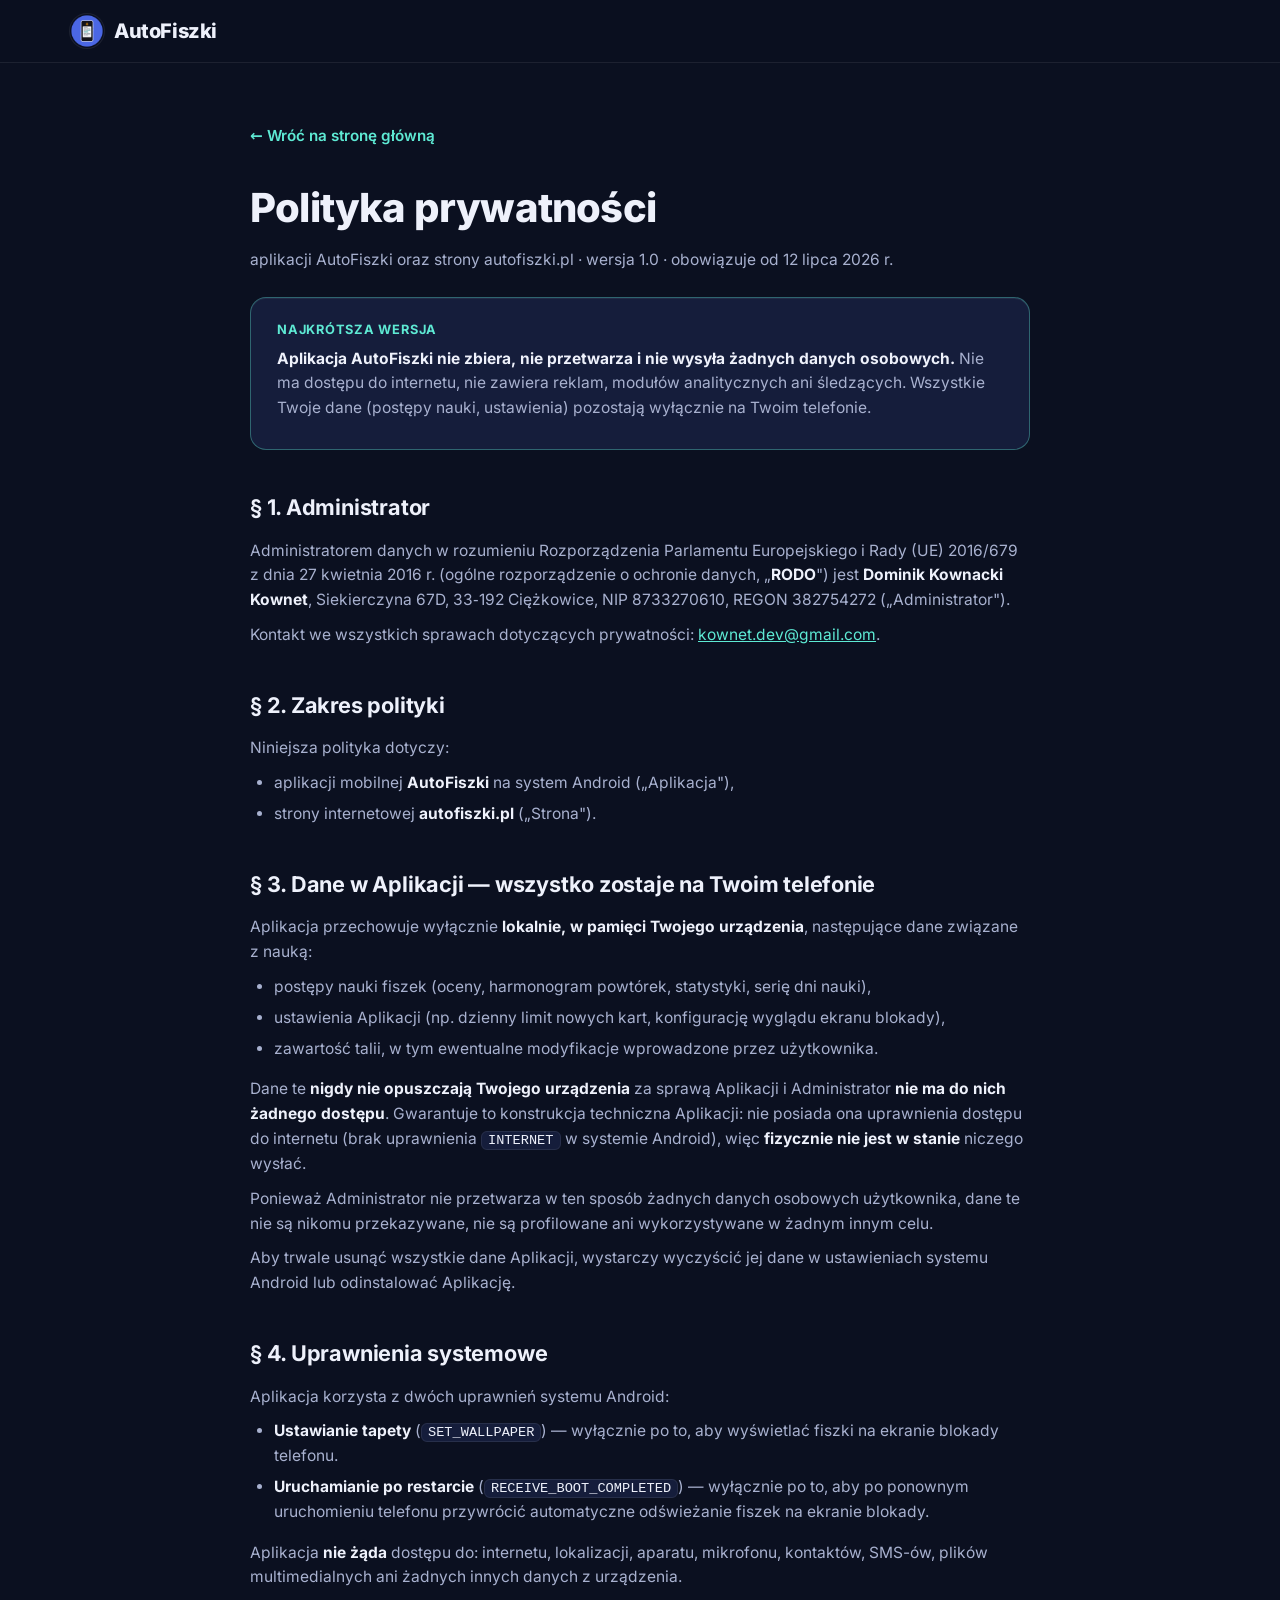
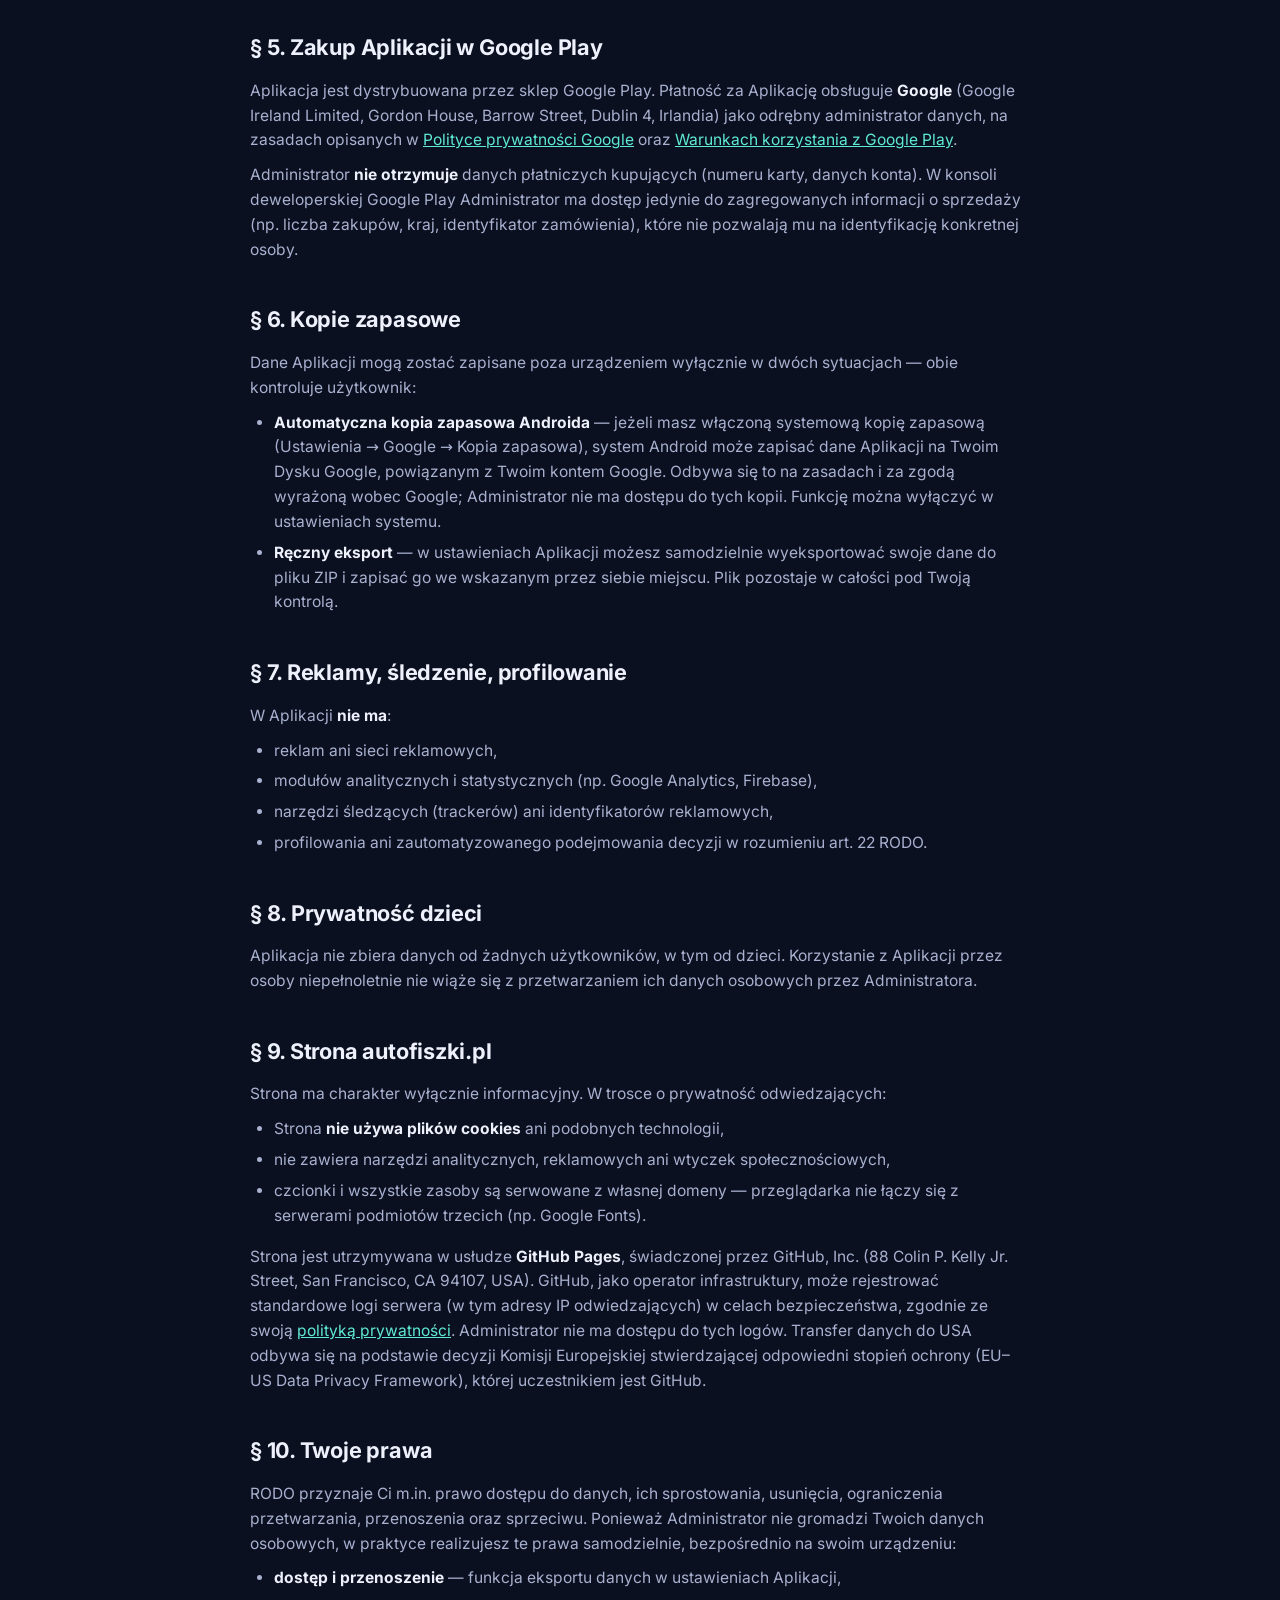
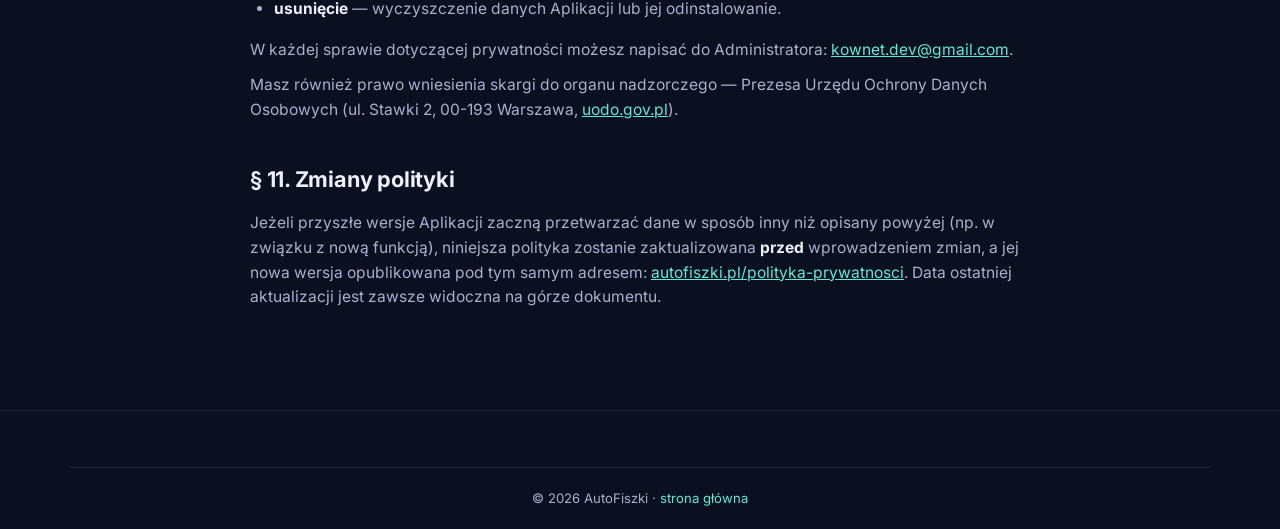
==== polityka-prywatnosci/index.html @ 8f2d2f81 "Strona promocyjna AutoFiszki Co-Authored-By: Claude Fable 5 <noreply@anthropic.com>" ====
<!DOCTYPE html>
<html lang="pl">
<head>
  <meta charset="UTF-8">
  <meta name="viewport" content="width=device-width, initial-scale=1.0">
  <title>Polityka prywatności — AutoFiszki</title>
  <meta name="description" content="Polityka prywatności aplikacji AutoFiszki oraz strony autofiszki.pl. Aplikacja nie zbiera, nie przetwarza i nie wysyła żadnych danych osobowych.">
  <meta name="theme-color" content="#0b1020">
  <link rel="canonical" href="https://autofiszki.pl/polityka-prywatnosci/">
  <meta property="og:title" content="Polityka prywatności — AutoFiszki">
  <meta property="og:type" content="website">
  <meta property="og:url" content="https://autofiszki.pl/polityka-prywatnosci/">
  <meta property="og:locale" content="pl_PL">
  <link rel="icon" type="image/png" sizes="192x192" href="../img/icon-192.png">
  <link rel="apple-touch-icon" href="../img/icon-192.png">
  <link rel="stylesheet" href="../css/style.css">
</head>
<body>

  <header class="site-header">
    <nav class="nav container">
      <a href="../" class="nav-logo">
        <img class="logo-mark" src="../img/icon-play.webp" alt="Ikona AutoFiszki" width="34" height="34">
        AutoFiszki
      </a>
    </nav>
  </header>

  <main class="legal">
    <div class="container container-narrow">
      <a href="../" class="back-link">← Wróć na stronę główną</a>

      <h1>Polityka prywatności</h1>
      <p class="legal-meta">aplikacji AutoFiszki oraz strony autofiszki.pl · wersja 1.0 · obowiązuje od 12&nbsp;lipca&nbsp;2026&nbsp;r.</p>

      <div class="tldr">
        <p>Najkrótsza wersja</p>
        <p><strong>Aplikacja AutoFiszki nie zbiera, nie przetwarza i nie wysyła żadnych danych osobowych.</strong>
           Nie ma dostępu do internetu, nie zawiera reklam, modułów analitycznych ani śledzących.
           Wszystkie Twoje dane (postępy nauki, ustawienia) pozostają wyłącznie na Twoim telefonie.</p>
      </div>

      <h2>§ 1. Administrator</h2>
      <p>Administratorem danych w rozumieniu Rozporządzenia Parlamentu Europejskiego i Rady (UE) 2016/679
         z dnia 27 kwietnia 2016 r. (ogólne rozporządzenie o ochronie danych, „<strong>RODO</strong>")
         jest <strong>Dominik Kownacki Kownet</strong>, Siekierczyna 67D, 33‑192 Ciężkowice,
         NIP 8733270610, REGON 382754272 („Administrator").</p>
      <p>Kontakt we wszystkich sprawach dotyczących prywatności:
         <a href="mailto:kownet.dev@gmail.com">kownet.dev@gmail.com</a>.</p>

      <h2>§ 2. Zakres polityki</h2>
      <p>Niniejsza polityka dotyczy:</p>
      <ul>
        <li>aplikacji mobilnej <strong>AutoFiszki</strong> na system Android („Aplikacja"),</li>
        <li>strony internetowej <strong>autofiszki.pl</strong> („Strona").</li>
      </ul>

      <h2>§ 3. Dane w Aplikacji — wszystko zostaje na Twoim telefonie</h2>
      <p>Aplikacja przechowuje wyłącznie <strong>lokalnie, w pamięci Twojego urządzenia</strong>,
         następujące dane związane z nauką:</p>
      <ul>
        <li>postępy nauki fiszek (oceny, harmonogram powtórek, statystyki, serię dni nauki),</li>
        <li>ustawienia Aplikacji (np. dzienny limit nowych kart, konfigurację wyglądu ekranu blokady),</li>
        <li>zawartość talii, w tym ewentualne modyfikacje wprowadzone przez użytkownika.</li>
      </ul>
      <p>Dane te <strong>nigdy nie opuszczają Twojego urządzenia</strong> za sprawą Aplikacji i Administrator
         <strong>nie ma do nich żadnego dostępu</strong>. Gwarantuje to konstrukcja techniczna Aplikacji:
         nie posiada ona uprawnienia dostępu do internetu (brak uprawnienia
         <code>INTERNET</code> w systemie Android), więc <strong>fizycznie nie jest w stanie</strong> niczego wysłać.</p>
      <p>Ponieważ Administrator nie przetwarza w ten sposób żadnych danych osobowych użytkownika,
         dane te nie są nikomu przekazywane, nie są profilowane ani wykorzystywane w żadnym innym celu.</p>
      <p>Aby trwale usunąć wszystkie dane Aplikacji, wystarczy wyczyścić jej dane w ustawieniach
         systemu Android lub odinstalować Aplikację.</p>

      <h2>§ 4. Uprawnienia systemowe</h2>
      <p>Aplikacja korzysta z dwóch uprawnień systemu Android:</p>
      <ul>
        <li><strong>Ustawianie tapety</strong> (<code>SET_WALLPAPER</code>) — wyłącznie po to,
            aby wyświetlać fiszki na ekranie blokady telefonu.</li>
        <li><strong>Uruchamianie po restarcie</strong> (<code>RECEIVE_BOOT_COMPLETED</code>) —
            wyłącznie po to, aby po ponownym uruchomieniu telefonu przywrócić automatyczne
            odświeżanie fiszek na ekranie blokady.</li>
      </ul>
      <p>Aplikacja <strong>nie żąda</strong> dostępu do: internetu, lokalizacji, aparatu, mikrofonu,
         kontaktów, SMS-ów, plików multimedialnych ani żadnych innych danych z urządzenia.</p>

      <h2>§ 5. Zakup Aplikacji w Google Play</h2>
      <p>Aplikacja jest dystrybuowana przez sklep Google Play. Płatność za Aplikację obsługuje
         <strong>Google</strong> (Google Ireland Limited, Gordon House, Barrow Street, Dublin 4, Irlandia)
         jako odrębny administrator danych, na zasadach opisanych w
         <a href="https://policies.google.com/privacy?hl=pl" rel="noopener">Polityce prywatności Google</a>
         oraz <a href="https://play.google.com/about/play-terms/" rel="noopener">Warunkach korzystania z Google Play</a>.</p>
      <p>Administrator <strong>nie otrzymuje</strong> danych płatniczych kupujących (numeru karty, danych konta).
         W konsoli deweloperskiej Google Play Administrator ma dostęp jedynie do zagregowanych informacji
         o sprzedaży (np. liczba zakupów, kraj, identyfikator zamówienia), które nie pozwalają mu
         na identyfikację konkretnej osoby.</p>

      <h2>§ 6. Kopie zapasowe</h2>
      <p>Dane Aplikacji mogą zostać zapisane poza urządzeniem wyłącznie w dwóch sytuacjach —
         obie kontroluje użytkownik:</p>
      <ul>
        <li><strong>Automatyczna kopia zapasowa Androida</strong> — jeżeli masz włączoną systemową
            kopię zapasową (Ustawienia → Google → Kopia zapasowa), system Android może zapisać dane
            Aplikacji na Twoim Dysku Google, powiązanym z Twoim kontem Google. Odbywa się to na zasadach
            i za zgodą wyrażoną wobec Google; Administrator nie ma dostępu do tych kopii.
            Funkcję można wyłączyć w ustawieniach systemu.</li>
        <li><strong>Ręczny eksport</strong> — w ustawieniach Aplikacji możesz samodzielnie wyeksportować
            swoje dane do pliku ZIP i zapisać go we wskazanym przez siebie miejscu. Plik pozostaje
            w całości pod Twoją kontrolą.</li>
      </ul>

      <h2>§ 7. Reklamy, śledzenie, profilowanie</h2>
      <p>W Aplikacji <strong>nie ma</strong>:</p>
      <ul>
        <li>reklam ani sieci reklamowych,</li>
        <li>modułów analitycznych i statystycznych (np. Google Analytics, Firebase),</li>
        <li>narzędzi śledzących (trackerów) ani identyfikatorów reklamowych,</li>
        <li>profilowania ani zautomatyzowanego podejmowania decyzji w rozumieniu art. 22 RODO.</li>
      </ul>

      <h2>§ 8. Prywatność dzieci</h2>
      <p>Aplikacja nie zbiera danych od żadnych użytkowników, w tym od dzieci. Korzystanie z Aplikacji
         przez osoby niepełnoletnie nie wiąże się z przetwarzaniem ich danych osobowych przez Administratora.</p>

      <h2>§ 9. Strona autofiszki.pl</h2>
      <p>Strona ma charakter wyłącznie informacyjny. W trosce o prywatność odwiedzających:</p>
      <ul>
        <li>Strona <strong>nie używa plików cookies</strong> ani podobnych technologii,</li>
        <li>nie zawiera narzędzi analitycznych, reklamowych ani wtyczek społecznościowych,</li>
        <li>czcionki i wszystkie zasoby są serwowane z własnej domeny — przeglądarka nie łączy się
            z serwerami podmiotów trzecich (np. Google Fonts).</li>
      </ul>
      <p>Strona jest utrzymywana w usłudze <strong>GitHub Pages</strong>, świadczonej przez GitHub, Inc.
         (88 Colin P. Kelly Jr. Street, San Francisco, CA 94107, USA). GitHub, jako operator infrastruktury,
         może rejestrować standardowe logi serwera (w tym adresy IP odwiedzających) w celach bezpieczeństwa,
         zgodnie ze swoją <a href="https://docs.github.com/en/site-policy/privacy-policies/github-general-privacy-statement" rel="noopener">polityką prywatności</a>.
         Administrator nie ma dostępu do tych logów. Transfer danych do USA odbywa się na podstawie
         decyzji Komisji Europejskiej stwierdzającej odpowiedni stopień ochrony (EU–US Data Privacy Framework),
         której uczestnikiem jest GitHub.</p>

      <h2>§ 10. Twoje prawa</h2>
      <p>RODO przyznaje Ci m.in. prawo dostępu do danych, ich sprostowania, usunięcia, ograniczenia
         przetwarzania, przenoszenia oraz sprzeciwu. Ponieważ Administrator nie gromadzi Twoich danych
         osobowych, w praktyce realizujesz te prawa samodzielnie, bezpośrednio na swoim urządzeniu:</p>
      <ul>
        <li><strong>dostęp i przenoszenie</strong> — funkcja eksportu danych w ustawieniach Aplikacji,</li>
        <li><strong>usunięcie</strong> — wyczyszczenie danych Aplikacji lub jej odinstalowanie.</li>
      </ul>
      <p>W każdej sprawie dotyczącej prywatności możesz napisać do Administratora:
         <a href="mailto:kownet.dev@gmail.com">kownet.dev@gmail.com</a>.</p>
      <p>Masz również prawo wniesienia skargi do organu nadzorczego — Prezesa Urzędu Ochrony Danych
         Osobowych (ul. Stawki 2, 00-193 Warszawa, <a href="https://uodo.gov.pl" rel="noopener">uodo.gov.pl</a>).</p>

      <h2>§ 11. Zmiany polityki</h2>
      <p>Jeżeli przyszłe wersje Aplikacji zaczną przetwarzać dane w sposób inny niż opisany powyżej
         (np. w związku z nową funkcją), niniejsza polityka zostanie zaktualizowana <strong>przed</strong>
         wprowadzeniem zmian, a jej nowa wersja opublikowana pod tym samym adresem:
         <a href="https://autofiszki.pl/polityka-prywatnosci/">autofiszki.pl/polityka-prywatnosci</a>.
         Data ostatniej aktualizacji jest zawsze widoczna na górze dokumentu.</p>
    </div>
  </main>

  <footer class="site-footer">
    <div class="container footer-bottom">
      <p>© 2026 AutoFiszki · <a href="../">strona główna</a></p>
    </div>
  </footer>

</body>
</html>
---- css/style.css ----
/* ===== AutoFiszki — landing page ===== */

/* Font Inter hostowany lokalnie (bez zapytań do serwerów Google — RODO) */
@font-face {
  font-family: "Inter";
  font-style: normal;
  font-weight: 400 900;
  font-display: swap;
  src: url("../fonts/inter-latin-ext.woff2") format("woff2");
  unicode-range: U+0100-02BA, U+02BD-02C5, U+02C7-02CC, U+02CE-02D7, U+02DD-02FF,
    U+0304, U+0308, U+0329, U+1D00-1DBF, U+1E00-1E9F, U+1EF2-1EFF, U+2020,
    U+20A0-20AB, U+20AD-20C0, U+2113, U+2C60-2C7F, U+A720-A7FF;
}

@font-face {
  font-family: "Inter";
  font-style: normal;
  font-weight: 400 900;
  font-display: swap;
  src: url("../fonts/inter-latin.woff2") format("woff2");
  unicode-range: U+0000-00FF, U+0131, U+0152-0153, U+02BB-02BC, U+02C6, U+02DA,
    U+02DC, U+0304, U+0308, U+0329, U+2000-206F, U+20AC, U+2122, U+2191, U+2193,
    U+2212, U+2215, U+FEFF, U+FFFD;
}

:root {
  --bg: #0b1020;
  --bg-alt: #0f1630;
  --surface: #151d3b;
  --surface-2: #1b2547;
  --border: rgba(255, 255, 255, 0.08);
  --border-strong: rgba(255, 255, 255, 0.14);
  --text: #eef1fb;
  --text-dim: #a8b1cf;
  --accent: #5eead4;      /* mięta — kolor linii z ikony aplikacji */
  --accent-2: #818cf8;    /* indygo — kolor tła ikony w Google Play */
  --accent-warm: #e8b34b; /* bursztyn — kolor tłumaczenia na ekranie blokady */
  --gradient: linear-gradient(135deg, var(--accent-2), var(--accent));
  --radius: 16px;
  --shadow: 0 20px 60px rgba(0, 0, 0, 0.45);
  --card-highlight: inset 0 1px 0 rgba(255, 255, 255, 0.06);
  --font: "Inter", system-ui, -apple-system, "Segoe UI", sans-serif;
}

* { margin: 0; padding: 0; box-sizing: border-box; }

html {
  scroll-behavior: smooth;
  scroll-padding-top: 84px; /* kotwice nie chowają się pod przyklejoną nawigacją */
}

body {
  font-family: var(--font);
  background: var(--bg);
  color: var(--text);
  line-height: 1.6;
  -webkit-font-smoothing: antialiased;
  overflow-x: hidden;
}

img, svg { display: block; }

::selection {
  background: rgba(94, 234, 212, 0.28);
  color: var(--text);
}

:focus-visible {
  outline: 2px solid var(--accent);
  outline-offset: 3px;
  border-radius: 6px;
}

.container {
  width: min(1140px, 92%);
  margin: 0 auto;
}

.container-narrow { width: min(780px, 92%); }

/* ===== Ikony (system inline SVG — stroke) ===== */
.icon {
  width: 22px;
  height: 22px;
  fill: none;
  stroke: currentColor;
  stroke-width: 1.8;
  stroke-linecap: round;
  stroke-linejoin: round;
  flex-shrink: 0;
}

.icon-check {
  width: 15px;
  height: 15px;
  fill: none;
  stroke: var(--accent);
  stroke-width: 2.6;
  stroke-linecap: round;
  stroke-linejoin: round;
  flex-shrink: 0;
}

/* ===== Przyciski ===== */
.btn {
  display: inline-flex;
  align-items: center;
  justify-content: center;
  gap: 10px;
  font-weight: 700;
  font-family: inherit;
  text-decoration: none;
  border-radius: 999px;
  border: none;
  transition: transform 0.15s ease, box-shadow 0.15s ease, background 0.15s ease;
  cursor: pointer;
}

.btn .icon { width: 18px; height: 18px; }

.btn:active { transform: translateY(0) scale(0.98); }

.btn-primary {
  background: var(--gradient);
  color: #0b1020;
  box-shadow: 0 8px 30px rgba(94, 234, 212, 0.22), inset 0 1px 0 rgba(255, 255, 255, 0.35);
}

.btn-primary:hover {
  transform: translateY(-2px);
  box-shadow: 0 12px 40px rgba(94, 234, 212, 0.38), inset 0 1px 0 rgba(255, 255, 255, 0.35);
}

.btn-ghost {
  color: var(--text);
  border: 1px solid var(--border-strong);
  background: rgba(255, 255, 255, 0.03);
}

.btn-ghost:hover {
  background: rgba(255, 255, 255, 0.08);
  border-color: rgba(255, 255, 255, 0.22);
}

/* Zapowiedź „Wkrótce w Google Play" — wygląda jak przycisk, ale nie jest klikalna */
.btn-soon {
  color: var(--text);
  border: 1px dashed rgba(94, 234, 212, 0.45);
  background: rgba(94, 234, 212, 0.07);
  cursor: default;
  user-select: none;
}

.btn-soon .pulse-dot { margin-right: 0; }

.btn-soon:active { transform: none; }

.btn-sm { padding: 8px 18px; font-size: 0.9rem; }
.btn-lg { padding: 15px 30px; font-size: 1.05rem; }
.btn-block { width: 100%; }

/* ===== Nagłówek / nawigacja ===== */
.site-header {
  position: sticky;
  top: 0;
  z-index: 100;
  background: rgba(11, 16, 32, 0.8);
  backdrop-filter: blur(14px);
  -webkit-backdrop-filter: blur(14px);
  border-bottom: 1px solid var(--border);
}

.nav {
  display: flex;
  align-items: center;
  justify-content: space-between;
  padding: 14px 0;
}

.nav-logo {
  display: flex;
  align-items: center;
  gap: 10px;
  font-size: 1.25rem;
  font-weight: 800;
  color: var(--text);
  text-decoration: none;
  letter-spacing: -0.02em;
}

.logo-mark {
  width: 34px;
  height: 34px;
  border-radius: 50%;
  box-shadow: 0 0 0 1px var(--border);
}

.nav-links {
  display: flex;
  align-items: center;
  gap: 26px;
  list-style: none;
}

.nav-links a:not(.btn) {
  color: var(--text-dim);
  text-decoration: none;
  font-weight: 500;
  font-size: 0.95rem;
  transition: color 0.15s ease;
}

.nav-links a:not(.btn):hover { color: var(--text); }

.nav-toggle {
  display: none;
  flex-direction: column;
  gap: 5px;
  background: none;
  border: none;
  padding: 8px;
  cursor: pointer;
}

.nav-toggle span {
  width: 24px;
  height: 2px;
  background: var(--text);
  border-radius: 2px;
  transition: transform 0.2s ease, opacity 0.2s ease;
}

/* ===== Hero ===== */
.hero {
  position: relative;
  padding: 90px 0 70px;
  overflow: hidden;
}

.hero-glow {
  position: absolute;
  top: -300px;
  left: 50%;
  transform: translateX(-50%);
  width: 900px;
  height: 700px;
  background:
    radial-gradient(ellipse at 30% 40%, rgba(129, 140, 248, 0.25), transparent 60%),
    radial-gradient(ellipse at 70% 60%, rgba(94, 234, 212, 0.18), transparent 60%);
  pointer-events: none;
}

.hero-grid {
  position: relative;
  display: grid;
  grid-template-columns: 1.15fr 0.85fr;
  align-items: center;
  gap: 60px;
}

.hero-eyebrow {
  display: inline-flex;
  align-items: center;
  font-size: 0.9rem;
  font-weight: 600;
  color: var(--accent);
  background: rgba(94, 234, 212, 0.08);
  border: 1px solid rgba(94, 234, 212, 0.25);
  padding: 7px 16px;
  border-radius: 999px;
  margin-bottom: 22px;
}

.pulse-dot {
  width: 8px;
  height: 8px;
  border-radius: 50%;
  background: var(--accent);
  margin-right: 10px;
  animation: pulse 2.4s ease-out infinite;
}

@keyframes pulse {
  0% { box-shadow: 0 0 0 0 rgba(94, 234, 212, 0.45); }
  70% { box-shadow: 0 0 0 9px rgba(94, 234, 212, 0); }
  100% { box-shadow: 0 0 0 0 rgba(94, 234, 212, 0); }
}

.hero h1 {
  font-size: clamp(2.2rem, 4.5vw, 3.4rem);
  font-weight: 900;
  line-height: 1.12;
  letter-spacing: -0.03em;
  margin-bottom: 20px;
  text-wrap: balance;
}

.grad-text {
  background: var(--gradient);
  -webkit-background-clip: text;
  background-clip: text;
  color: transparent;
}

.hero-sub {
  font-size: 1.15rem;
  color: var(--text-dim);
  max-width: 34rem;
  margin-bottom: 24px;
  text-wrap: pretty;
}

.hero-sub strong { color: var(--text); }

.hero-badges {
  display: flex;
  flex-wrap: wrap;
  gap: 10px;
  margin-bottom: 30px;
}

.badge {
  display: inline-flex;
  align-items: center;
  gap: 8px;
  font-size: 0.85rem;
  font-weight: 600;
  color: var(--text);
  background: var(--surface);
  border: 1px solid var(--border);
  box-shadow: var(--card-highlight);
  padding: 7px 14px;
  border-radius: 999px;
}

.hero-cta {
  display: flex;
  flex-wrap: wrap;
  gap: 14px;
  margin-bottom: 14px;
}

.hero-note {
  font-size: 0.85rem;
  color: var(--text-dim);
}

/* ===== Telefon ze zrzutem ekranu ===== */
.hero-phone {
  position: relative;
  display: flex;
  justify-content: center;
}

.hero-phone::after {
  content: "";
  position: absolute;
  bottom: -26px;
  left: 50%;
  transform: translateX(-50%);
  width: 220px;
  height: 34px;
  background: radial-gradient(ellipse, rgba(0, 0, 0, 0.55), transparent 70%);
  filter: blur(6px);
}

.phone {
  position: relative;
  z-index: 1;
  width: 290px;
  height: 615px;
  background: #05070f;
  border-radius: 42px;
  border: 3px solid #2a3354;
  box-shadow: var(--shadow), 0 0 80px rgba(129, 140, 248, 0.18);
  padding: 12px;
  animation: phone-float 6s ease-in-out infinite;
}

@keyframes phone-float {
  0%, 100% { transform: translateY(0) rotate(0.5deg); }
  50% { transform: translateY(-14px) rotate(-0.5deg); }
}

.phone-shot {
  width: 100%;
  height: 100%;
  object-fit: cover;
  border-radius: 32px;
}

/* ===== Pasek liczb ===== */
.stats-strip {
  border-top: 1px solid var(--border);
  border-bottom: 1px solid var(--border);
  background: var(--bg-alt);
  padding: 44px 0;
}

.stats-grid {
  display: grid;
  grid-template-columns: repeat(4, 1fr);
  gap: 30px;
  text-align: center;
}

.stat { position: relative; }

.stat + .stat::before {
  content: "";
  position: absolute;
  left: -15px;
  top: 50%;
  transform: translateY(-50%);
  width: 1px;
  height: 56px;
  background: linear-gradient(180deg, transparent, var(--border-strong), transparent);
}

.stat-value {
  display: block;
  font-size: 2.4rem;
  font-weight: 900;
  font-variant-numeric: tabular-nums;
  background: var(--gradient);
  -webkit-background-clip: text;
  background-clip: text;
  color: transparent;
  letter-spacing: -0.02em;
}

.stat-label {
  font-size: 0.88rem;
  color: var(--text-dim);
}

/* ===== Sekcje ===== */
.section { padding: 96px 0; }

.section-alt { background: var(--bg-alt); }

.section-eyebrow {
  text-align: center;
  font-size: 0.8rem;
  font-weight: 700;
  text-transform: uppercase;
  letter-spacing: 0.16em;
  color: var(--accent);
  margin-bottom: 12px;
}

.section-title {
  font-size: clamp(1.7rem, 3.2vw, 2.4rem);
  font-weight: 800;
  letter-spacing: -0.02em;
  text-align: center;
  margin-bottom: 14px;
  text-wrap: balance;
}

.section-sub {
  text-align: center;
  color: var(--text-dim);
  font-size: 1.08rem;
  max-width: 40rem;
  margin: 0 auto 54px;
  text-wrap: pretty;
}

/* ===== Karty (wspólny język wizualny) ===== */
.step, .feature, .deck {
  background: var(--surface);
  border: 1px solid var(--border);
  border-radius: var(--radius);
  box-shadow: var(--card-highlight);
  transition: transform 0.2s ease, border-color 0.2s ease;
}

.step:hover, .feature:hover, .deck:hover {
  transform: translateY(-4px);
  border-color: rgba(94, 234, 212, 0.35);
}

/* ===== Kroki ===== */
.steps {
  display: grid;
  grid-template-columns: repeat(3, 1fr);
  gap: 26px;
}

.step { padding: 32px 28px; }

.step-num {
  width: 44px;
  height: 44px;
  display: flex;
  align-items: center;
  justify-content: center;
  font-weight: 800;
  font-size: 1.15rem;
  color: #0b1020;
  background: var(--gradient);
  border-radius: 12px;
  margin-bottom: 18px;
}

.step h3 { font-size: 1.15rem; margin-bottom: 10px; }

.step p { color: var(--text-dim); font-size: 0.95rem; }

.step strong, .step em { color: var(--text); }

/* ===== Funkcje ===== */
.features {
  display: grid;
  grid-template-columns: repeat(3, 1fr);
  gap: 26px;
}

.feature { padding: 30px 26px; }

.feature-icon {
  width: 46px;
  height: 46px;
  display: flex;
  align-items: center;
  justify-content: center;
  color: var(--accent);
  background: rgba(94, 234, 212, 0.1);
  border: 1px solid rgba(94, 234, 212, 0.22);
  border-radius: 13px;
  margin-bottom: 16px;
}

.feature h3 { font-size: 1.1rem; margin-bottom: 8px; }

.feature p { color: var(--text-dim); font-size: 0.93rem; }

/* ===== Talie ===== */
.decks {
  display: grid;
  grid-template-columns: repeat(2, 1fr);
  gap: 26px;
}

.deck { padding: 30px 28px; }

.deck-featured {
  background: linear-gradient(160deg, var(--surface-2), var(--surface));
  border-color: rgba(129, 140, 248, 0.35);
}

.deck-tag {
  width: 46px;
  height: 46px;
  display: flex;
  align-items: center;
  justify-content: center;
  font-size: 1rem;
  font-weight: 800;
  letter-spacing: 0.04em;
  color: var(--accent);
  background: rgba(94, 234, 212, 0.1);
  border: 1px solid rgba(94, 234, 212, 0.22);
  border-radius: 13px;
  margin-bottom: 16px;
}

.deck h3 { font-size: 1.2rem; margin-bottom: 8px; }

.deck p { color: var(--text-dim); font-size: 0.95rem; }

.deck strong { color: var(--accent); }

/* ===== Cennik ===== */
.pricing {
  display: grid;
  grid-template-columns: 0.9fr 1.1fr;
  gap: 40px;
  align-items: start;
}

.pricing-card {
  position: relative;
  background: linear-gradient(160deg, var(--surface-2), var(--surface));
  border: 1px solid rgba(94, 234, 212, 0.4);
  border-radius: 22px;
  padding: 44px 36px 36px;
  text-align: center;
  box-shadow: var(--shadow), var(--card-highlight);
}

.pricing-badge {
  position: absolute;
  top: -14px;
  left: 50%;
  transform: translateX(-50%);
  background: var(--gradient);
  color: #0b1020;
  font-size: 0.8rem;
  font-weight: 800;
  padding: 5px 16px;
  border-radius: 999px;
  white-space: nowrap;
}

.pricing-price {
  font-size: 3.2rem;
  font-weight: 900;
  letter-spacing: -0.03em;
  font-variant-numeric: tabular-nums;
  color: var(--accent-warm);
}

.pricing-period {
  color: var(--text-dim);
  margin-bottom: 26px;
}

.pricing-list {
  list-style: none;
  text-align: left;
  margin-bottom: 28px;
  display: flex;
  flex-direction: column;
  gap: 11px;
  font-size: 0.95rem;
}

.pricing-list li {
  display: flex;
  align-items: flex-start;
  gap: 11px;
}

.pricing-list .icon-check { margin-top: 4px; }

.pricing-note {
  margin-top: 16px;
  font-size: 0.85rem;
  color: var(--text-dim);
}

.pricing-compare h3 { font-size: 1.3rem; margin-bottom: 14px; }

.pricing-compare > p {
  color: var(--text-dim);
  margin-bottom: 14px;
  text-wrap: pretty;
}

.pricing-compare strong { color: var(--text); }

.compare-table {
  margin-top: 24px;
  border: 1px solid var(--border);
  border-radius: var(--radius);
  overflow: hidden;
  box-shadow: var(--card-highlight);
}

.compare-row {
  display: grid;
  grid-template-columns: 1.6fr 1fr 1fr;
  padding: 12px 18px;
  font-size: 0.92rem;
  border-bottom: 1px solid var(--border);
  align-items: center;
}

.compare-row:last-child { border-bottom: none; }

.compare-row:nth-child(odd):not(.compare-head) { background: rgba(255, 255, 255, 0.02); }

.compare-head {
  background: var(--surface);
  font-weight: 700;
}

.compare-row .good { color: var(--accent); font-weight: 700; }
.compare-row .bad { color: #f87171; }

/* ===== FAQ ===== */
.faq {
  display: flex;
  flex-direction: column;
  gap: 14px;
}

.faq details {
  background: var(--surface);
  border: 1px solid var(--border);
  border-radius: var(--radius);
  box-shadow: var(--card-highlight);
  overflow: hidden;
  transition: border-color 0.2s ease;
}

.faq details[open] { border-color: rgba(94, 234, 212, 0.3); }

.faq summary {
  padding: 20px 24px;
  font-weight: 600;
  cursor: pointer;
  list-style: none;
  position: relative;
  padding-right: 52px;
}

.faq summary::-webkit-details-marker { display: none; }

.faq summary::after {
  content: "+";
  position: absolute;
  right: 24px;
  top: 50%;
  transform: translateY(-50%);
  font-size: 1.4rem;
  font-weight: 400;
  color: var(--accent);
  transition: transform 0.2s ease;
}

.faq details[open] summary::after { transform: translateY(-50%) rotate(45deg); }

.faq details p {
  padding: 0 24px 20px;
  color: var(--text-dim);
  font-size: 0.95rem;
}

/* ===== CTA końcowe ===== */
.final-cta {
  padding: 110px 0;
  text-align: center;
  background:
    radial-gradient(ellipse at 50% 100%, rgba(129, 140, 248, 0.2), transparent 65%),
    var(--bg-alt);
  border-top: 1px solid var(--border);
}

.final-cta h2 {
  font-size: clamp(1.6rem, 3vw, 2.3rem);
  font-weight: 800;
  letter-spacing: -0.02em;
  max-width: 44rem;
  margin: 0 auto 12px;
  text-wrap: balance;
}

.final-cta p {
  color: var(--text-dim);
  font-size: 1.15rem;
  margin-bottom: 32px;
}

/* ===== Stopka ===== */
.site-footer {
  border-top: 1px solid var(--border);
  padding: 56px 0 0;
  background: var(--bg);
}

.footer-grid {
  display: grid;
  grid-template-columns: 1.2fr 0.8fr 1.4fr;
  gap: 40px;
  padding-bottom: 40px;
}

.footer-logo { font-weight: 800; font-size: 1.2rem; margin-bottom: 8px; }

.footer-tag { color: var(--text-dim); font-size: 0.9rem; }

.site-footer h4 {
  font-size: 0.85rem;
  text-transform: uppercase;
  letter-spacing: 0.08em;
  color: var(--text-dim);
  margin-bottom: 10px;
}

.footer-h4-gap { margin-top: 18px; }

.site-footer a { color: var(--accent); text-decoration: none; }

.site-footer a:hover { text-decoration: underline; }

.footer-small { font-size: 0.8rem; color: var(--text-dim); }

.footer-bottom {
  border-top: 1px solid var(--border);
  padding: 20px 0;
  font-size: 0.82rem;
  color: var(--text-dim);
  text-align: center;
}

/* ===== Podstrony prawne (polityka prywatności) ===== */
.legal { padding: 60px 0 90px; }

.legal h1 {
  font-size: clamp(1.8rem, 3.5vw, 2.5rem);
  font-weight: 800;
  letter-spacing: -0.02em;
  margin-bottom: 8px;
}

.legal-meta {
  color: var(--text-dim);
  font-size: 0.9rem;
  margin-bottom: 36px;
}

.legal h2 {
  font-size: 1.35rem;
  font-weight: 700;
  margin: 40px 0 14px;
  letter-spacing: -0.01em;
}

.legal p, .legal li {
  color: var(--text-dim);
  font-size: 0.97rem;
  margin-bottom: 10px;
}

.legal strong { color: var(--text); }

.legal ul, .legal ol {
  padding-left: 24px;
  margin: 10px 0 16px;
}

.legal li { margin-bottom: 6px; }

.legal a { color: var(--accent); }

.legal code {
  font-family: Consolas, Menlo, monospace;
  font-size: 0.88em;
  background: var(--surface);
  border: 1px solid var(--border);
  border-radius: 6px;
  padding: 1px 6px;
  color: var(--text);
}

.legal .tldr {
  background: var(--surface);
  border: 1px solid rgba(94, 234, 212, 0.35);
  border-radius: var(--radius);
  box-shadow: var(--card-highlight);
  padding: 22px 26px;
  margin: 24px 0 8px;
}

.legal .tldr p { margin-bottom: 6px; }

.legal .tldr p:first-child {
  color: var(--accent);
  font-weight: 700;
  text-transform: uppercase;
  letter-spacing: 0.06em;
  font-size: 0.8rem;
}

.back-link {
  display: inline-block;
  margin-bottom: 28px;
  color: var(--accent);
  text-decoration: none;
  font-weight: 600;
  font-size: 0.95rem;
}

.back-link:hover { text-decoration: underline; }

/* ===== Animacje wejścia ===== */
.reveal {
  opacity: 0;
  transform: translateY(24px);
  transition: opacity 0.6s ease, transform 0.6s ease;
}

.reveal.visible {
  opacity: 1;
  transform: translateY(0);
}

@media (prefers-reduced-motion: reduce) {
  html { scroll-behavior: auto; }
  .reveal { opacity: 1; transform: none; transition: none; }
  .phone { animation: none; }
  .pulse-dot { animation: none; }
}

/* ===== Responsywność ===== */
@media (max-width: 960px) {
  .hero-grid { grid-template-columns: 1fr; gap: 50px; text-align: center; }
  .hero-copy { display: flex; flex-direction: column; align-items: center; }
  .hero-sub { margin-left: auto; margin-right: auto; }
  .hero-badges, .hero-cta { justify-content: center; }
  .stats-grid { grid-template-columns: repeat(2, 1fr); }
  .stat:nth-child(3)::before { display: none; }
  .steps, .features { grid-template-columns: 1fr; }
  .decks { grid-template-columns: 1fr; }
  .pricing { grid-template-columns: 1fr; }
  .footer-grid { grid-template-columns: 1fr; gap: 28px; }
}

@media (max-width: 720px) {
  .nav-toggle { display: flex; }

  .nav-links {
    position: absolute;
    top: 100%;
    left: 0;
    right: 0;
    flex-direction: column;
    align-items: stretch;
    gap: 0;
    background: #0b1020;
    border-bottom: 1px solid var(--border);
    box-shadow: 0 20px 40px rgba(0, 0, 0, 0.5);
    padding: 10px 4%;
    display: none;
  }

  .nav-links.open { display: flex; }

  .nav-links li { padding: 10px 0; }

  .nav-links .btn { justify-content: center; margin-top: 6px; }

  .section { padding: 64px 0; }

  .stats-grid { gap: 24px; }

  .stat + .stat::before { display: none; }

  .phone { width: 260px; height: 550px; }
}
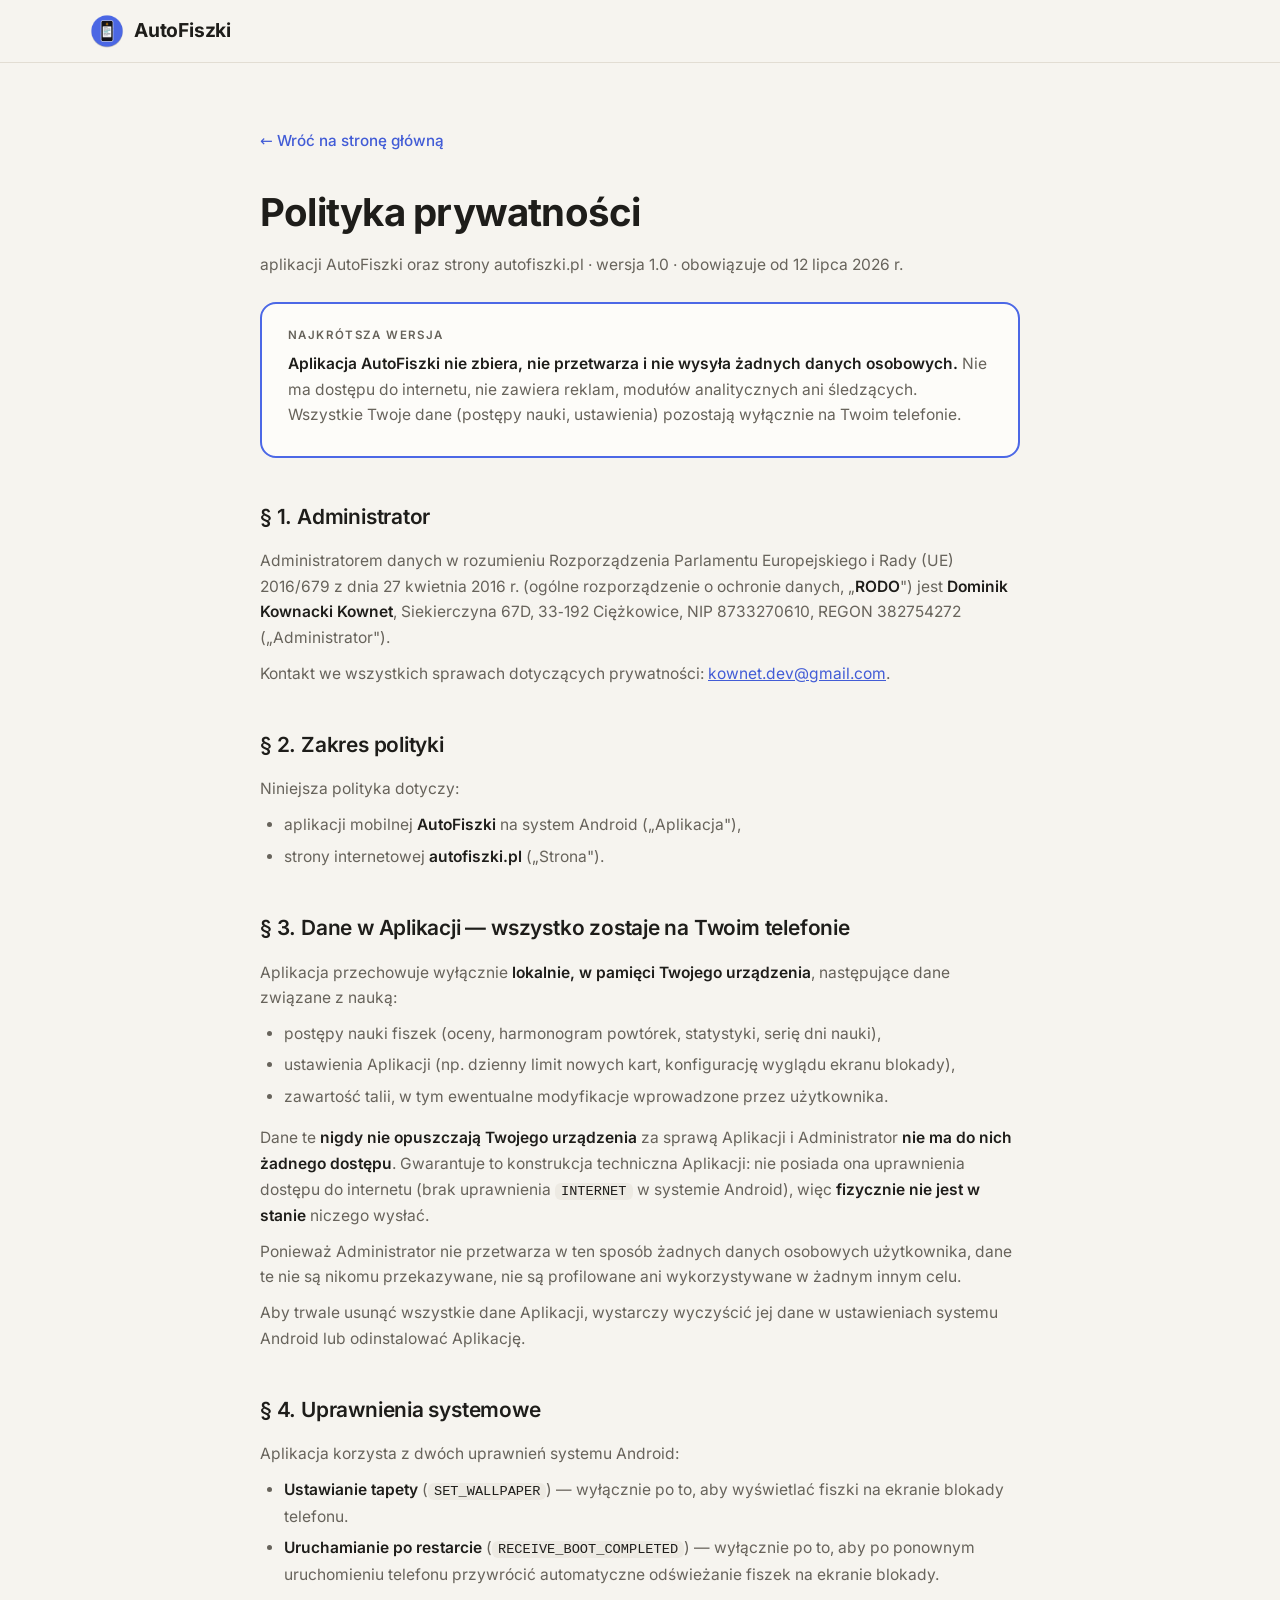
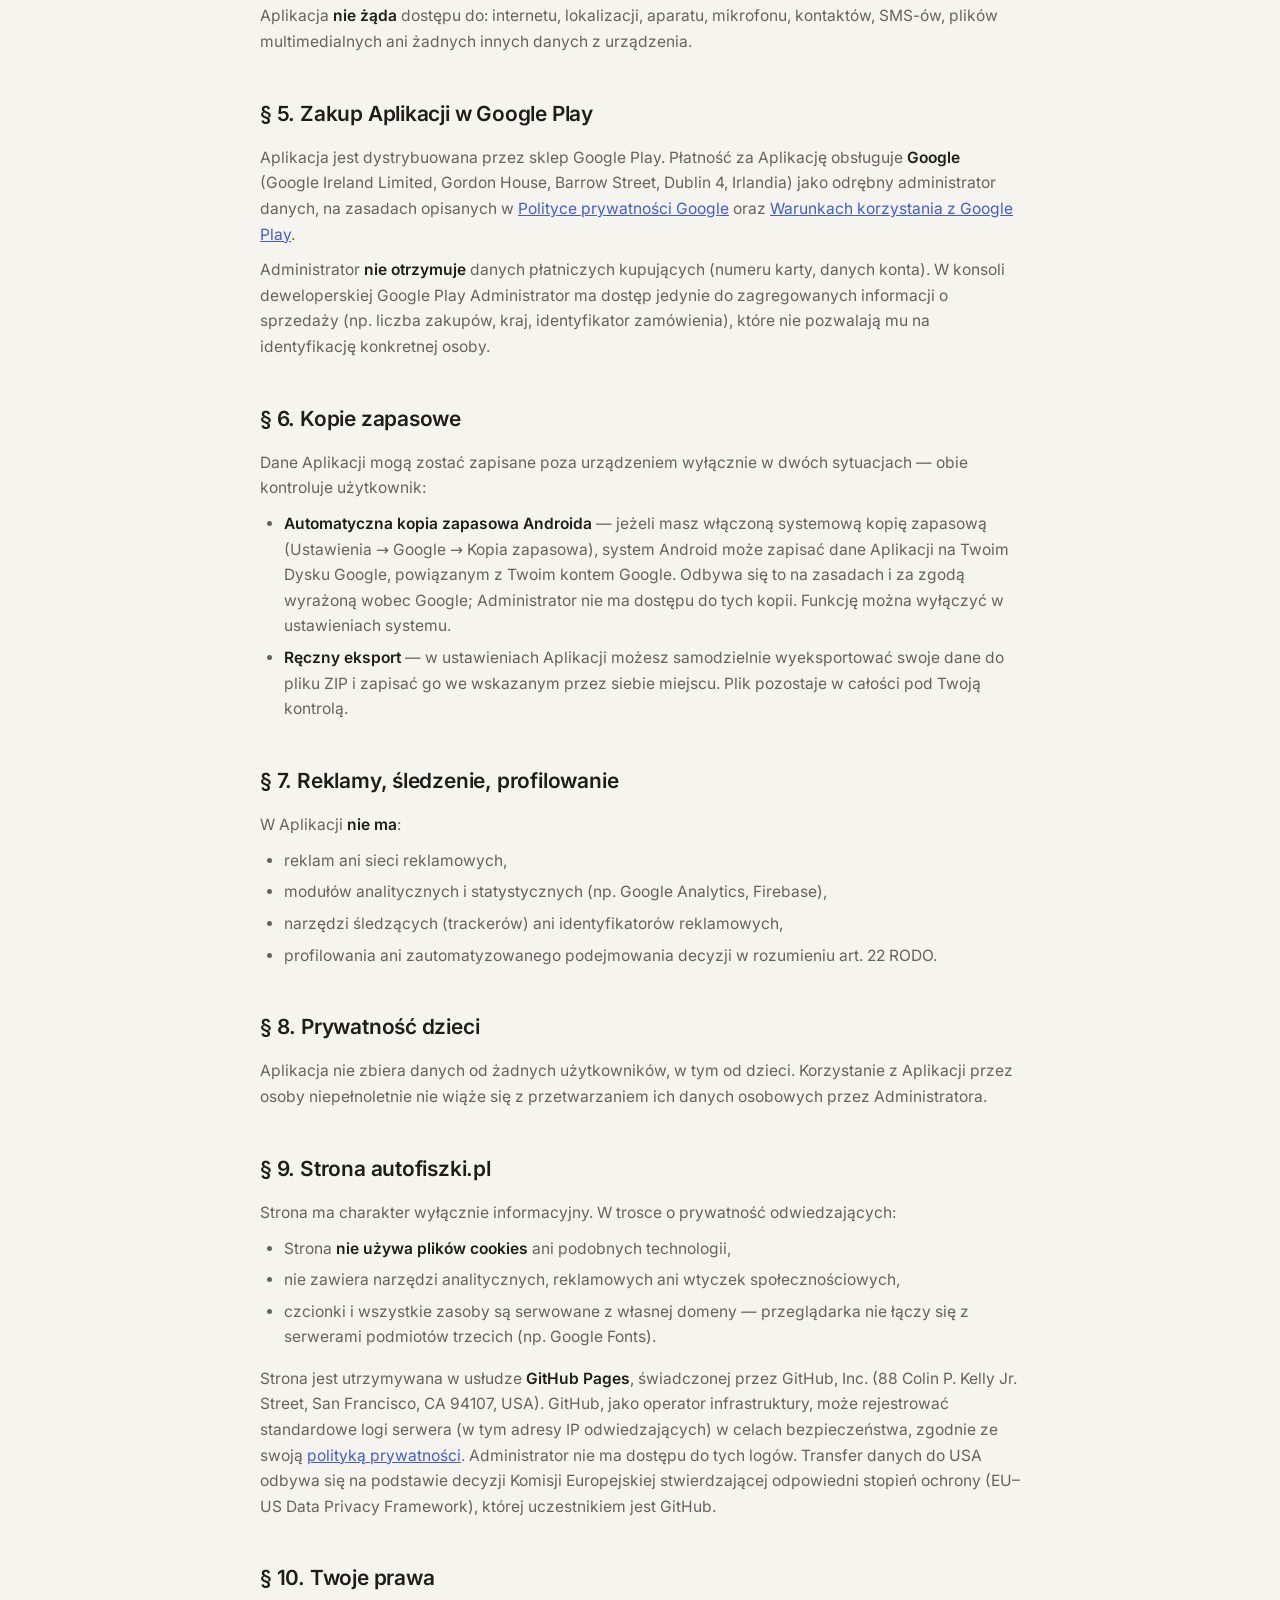
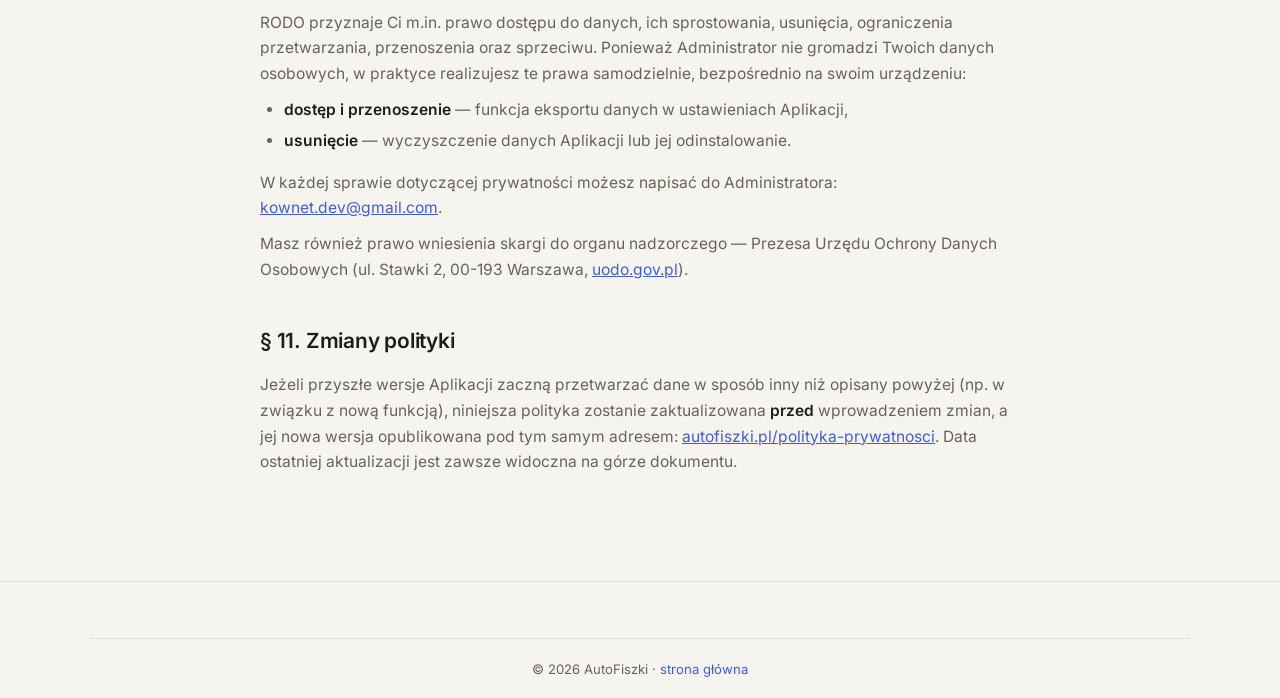
==== commit dbb6cb45: "Nowy wygląd strony w stylu aplikacji: papier i tusz Jasny i ciemny tryb według ustawień systemu, jed" ====
--- a/polityka-prywatnosci/index.html
+++ b/polityka-prywatnosci/index.html
@@ -5,7 +5,8 @@
   <meta name="viewport" content="width=device-width, initial-scale=1.0">
   <title>Polityka prywatności — AutoFiszki</title>
   <meta name="description" content="Polityka prywatności aplikacji AutoFiszki oraz strony autofiszki.pl. Aplikacja nie zbiera, nie przetwarza i nie wysyła żadnych danych osobowych.">
-  <meta name="theme-color" content="#0b1020">
+  <meta name="theme-color" content="#f6f4ef" media="(prefers-color-scheme: light)">
+  <meta name="theme-color" content="#121110" media="(prefers-color-scheme: dark)">
   <link rel="canonical" href="https://autofiszki.pl/polityka-prywatnosci/">
   <meta property="og:title" content="Polityka prywatności — AutoFiszki">
   <meta property="og:type" content="website">
--- a/css/style.css
+++ b/css/style.css
@@ -1,4 +1,6 @@
-/* ===== AutoFiszki — landing page ===== */
+/* ===== AutoFiszki — landing page =====
+   Ten sam język co aplikacja: papier i tusz, jeden akcent w kolorze tła ikony,
+   karty z cienką linią zamiast cieni i gradientów, dużo powietrza. */
 
 /* Font Inter hostowany lokalnie (bez zapytań do serwerów Google — RODO) */
 @font-face {
@@ -23,23 +25,43 @@
     U+2212, U+2215, U+FEFF, U+FFFD;
 }
 
+/* Paleta jak w aplikacji (GlanceCard ui/theme/Color.kt). Jasny: papier washi, ciemny: tusz sumi. */
 :root {
-  --bg: #0b1020;
-  --bg-alt: #0f1630;
-  --surface: #151d3b;
-  --surface-2: #1b2547;
-  --border: rgba(255, 255, 255, 0.08);
-  --border-strong: rgba(255, 255, 255, 0.14);
-  --text: #eef1fb;
-  --text-dim: #a8b1cf;
-  --accent: #5eead4;      /* mięta — kolor linii z ikony aplikacji */
-  --accent-2: #818cf8;    /* indygo — kolor tła ikony w Google Play */
-  --accent-warm: #e8b34b; /* bursztyn — kolor tłumaczenia na ekranie blokady */
-  --gradient: linear-gradient(135deg, var(--accent-2), var(--accent));
+  color-scheme: light dark;
+  --bg: #f6f4ef;
+  --bg-alt: #f1eee8;
+  --surface: #fdfcf9;
+  --surface-variant: #edeae3;
+  --line: #e2ddd3;
+  --line-strong: #8f897e;
+  --text: #1e1d1a;
+  --text-dim: #67635b;
+  --accent-fill: #4c68e6;      /* kolor tła ikony aplikacji: tylko wypełnienia */
+  --accent-fill-hover: #3f5bd9;
+  --on-accent: #ffffff;
+  --accent-text: #425cd6;      /* ten sam odcień o ton ciemniej: drobny tekst i linki */
+  --error: #b3261e;
   --radius: 16px;
-  --shadow: 0 20px 60px rgba(0, 0, 0, 0.45);
-  --card-highlight: inset 0 1px 0 rgba(255, 255, 255, 0.06);
+  --radius-sm: 12px;
   --font: "Inter", system-ui, -apple-system, "Segoe UI", sans-serif;
+  /* Obce słowa jak na fiszce w aplikacji: systemowy krój szeryfowy, nic nie pobieramy. */
+  --font-serif: "Noto Serif", Georgia, "Times New Roman", serif;
+}
+
+@media (prefers-color-scheme: dark) {
+  :root {
+    --bg: #121110;
+    --bg-alt: #171614;
+    --surface: #1b1a18;
+    --surface-variant: #25231f;
+    --line: #34312c;
+    --line-strong: #77726a;
+    --text: #eae7e0;
+    --text-dim: #a8a397;
+    --accent-fill-hover: #5a75ea;
+    --accent-text: #aab8ff;
+    --error: #f2b8b0;
+  }
 }
 
 * { margin: 0; padding: 0; box-sizing: border-box; }
@@ -53,7 +75,7 @@
   font-family: var(--font);
   background: var(--bg);
   color: var(--text);
-  line-height: 1.6;
+  line-height: 1.65;
   -webkit-font-smoothing: antialiased;
   overflow-x: hidden;
 }
@@ -61,41 +83,41 @@
 img, svg { display: block; }
 
 ::selection {
-  background: rgba(94, 234, 212, 0.28);
+  background: rgba(76, 104, 230, 0.22);
   color: var(--text);
 }
 
 :focus-visible {
-  outline: 2px solid var(--accent);
+  outline: 2px solid var(--accent-text);
   outline-offset: 3px;
   border-radius: 6px;
 }
 
 .container {
-  width: min(1140px, 92%);
+  width: min(1100px, 92%);
   margin: 0 auto;
 }
 
-.container-narrow { width: min(780px, 92%); }
-
-/* ===== Ikony (system inline SVG — stroke) ===== */
+.container-narrow { width: min(760px, 92%); }
+
+/* ===== Ikony (Tabler, obrys jak w aplikacji) ===== */
 .icon {
   width: 22px;
   height: 22px;
   fill: none;
   stroke: currentColor;
-  stroke-width: 1.8;
+  stroke-width: 1.75;
   stroke-linecap: round;
   stroke-linejoin: round;
   flex-shrink: 0;
 }
 
 .icon-check {
-  width: 15px;
-  height: 15px;
+  width: 16px;
+  height: 16px;
   fill: none;
-  stroke: var(--accent);
-  stroke-width: 2.6;
+  stroke: var(--accent-text);
+  stroke-width: 2;
   stroke-linecap: round;
   stroke-linejoin: round;
   flex-shrink: 0;
@@ -107,56 +129,49 @@
   align-items: center;
   justify-content: center;
   gap: 10px;
-  font-weight: 700;
+  font-weight: 600;
   font-family: inherit;
   text-decoration: none;
-  border-radius: 999px;
-  border: none;
-  transition: transform 0.15s ease, box-shadow 0.15s ease, background 0.15s ease;
+  border-radius: var(--radius-sm);
+  border: 1px solid transparent;
+  transition: background 0.15s ease, border-color 0.15s ease;
   cursor: pointer;
 }
 
-.btn .icon { width: 18px; height: 18px; }
-
-.btn:active { transform: translateY(0) scale(0.98); }
-
+.btn .icon { width: 20px; height: 20px; }
+
+.btn:active { transform: scale(0.99); }
+
+/* Jedna główna akcja: kolor logo, bez cieni i gradientów */
 .btn-primary {
-  background: var(--gradient);
-  color: #0b1020;
-  box-shadow: 0 8px 30px rgba(94, 234, 212, 0.22), inset 0 1px 0 rgba(255, 255, 255, 0.35);
-}
-
-.btn-primary:hover {
-  transform: translateY(-2px);
-  box-shadow: 0 12px 40px rgba(94, 234, 212, 0.38), inset 0 1px 0 rgba(255, 255, 255, 0.35);
-}
-
+  background: var(--accent-fill);
+  color: var(--on-accent);
+}
+
+.btn-primary:hover { background: var(--accent-fill-hover); }
+
+/* Akcja drugorzędna: kartka z cienką linią */
 .btn-ghost {
   color: var(--text);
-  border: 1px solid var(--border-strong);
-  background: rgba(255, 255, 255, 0.03);
-}
-
-.btn-ghost:hover {
-  background: rgba(255, 255, 255, 0.08);
-  border-color: rgba(255, 255, 255, 0.22);
-}
+  background: var(--surface);
+  border-color: var(--line);
+}
+
+.btn-ghost:hover { border-color: var(--line-strong); }
 
 /* Zapowiedź „Wkrótce w Google Play" — wygląda jak przycisk, ale nie jest klikalna */
 .btn-soon {
   color: var(--text);
-  border: 1px dashed rgba(94, 234, 212, 0.45);
-  background: rgba(94, 234, 212, 0.07);
+  border: 1px dashed var(--line-strong);
+  background: var(--surface);
   cursor: default;
   user-select: none;
 }
 
-.btn-soon .pulse-dot { margin-right: 0; }
-
 .btn-soon:active { transform: none; }
 
-.btn-sm { padding: 8px 18px; font-size: 0.9rem; }
-.btn-lg { padding: 15px 30px; font-size: 1.05rem; }
+.btn-sm { padding: 8px 16px; font-size: 0.9rem; }
+.btn-lg { padding: 15px 28px; font-size: 1.02rem; }
 .btn-block { width: 100%; }
 
 /* ===== Nagłówek / nawigacja ===== */
@@ -164,10 +179,8 @@
   position: sticky;
   top: 0;
   z-index: 100;
-  background: rgba(11, 16, 32, 0.8);
-  backdrop-filter: blur(14px);
-  -webkit-backdrop-filter: blur(14px);
-  border-bottom: 1px solid var(--border);
+  background: var(--bg);
+  border-bottom: 1px solid var(--line);
 }
 
 .nav {
@@ -181,24 +194,23 @@
   display: flex;
   align-items: center;
   gap: 10px;
-  font-size: 1.25rem;
-  font-weight: 800;
+  font-size: 1.2rem;
+  font-weight: 700;
   color: var(--text);
   text-decoration: none;
-  letter-spacing: -0.02em;
+  letter-spacing: -0.01em;
 }
 
 .logo-mark {
   width: 34px;
   height: 34px;
   border-radius: 50%;
-  box-shadow: 0 0 0 1px var(--border);
 }
 
 .nav-links {
   display: flex;
   align-items: center;
-  gap: 26px;
+  gap: 28px;
   list-style: none;
 }
 
@@ -223,100 +235,58 @@
 }
 
 .nav-toggle span {
-  width: 24px;
-  height: 2px;
+  width: 22px;
+  height: 1.75px;
   background: var(--text);
   border-radius: 2px;
-  transition: transform 0.2s ease, opacity 0.2s ease;
 }
 
 /* ===== Hero ===== */
-.hero {
-  position: relative;
-  padding: 90px 0 70px;
-  overflow: hidden;
-}
-
-.hero-glow {
-  position: absolute;
-  top: -300px;
-  left: 50%;
-  transform: translateX(-50%);
-  width: 900px;
-  height: 700px;
-  background:
-    radial-gradient(ellipse at 30% 40%, rgba(129, 140, 248, 0.25), transparent 60%),
-    radial-gradient(ellipse at 70% 60%, rgba(94, 234, 212, 0.18), transparent 60%);
-  pointer-events: none;
-}
+.hero { padding: 96px 0 88px; }
 
 .hero-grid {
-  position: relative;
   display: grid;
   grid-template-columns: 1.15fr 0.85fr;
   align-items: center;
-  gap: 60px;
-}
-
-.hero-eyebrow {
-  display: inline-flex;
-  align-items: center;
-  font-size: 0.9rem;
+  gap: 64px;
+}
+
+/* Mały, rozstrzelony podpis — jak „AKTYWNA TALIA" w aplikacji */
+.hero-eyebrow,
+.section-eyebrow {
+  font-size: 0.75rem;
   font-weight: 600;
-  color: var(--accent);
-  background: rgba(94, 234, 212, 0.08);
-  border: 1px solid rgba(94, 234, 212, 0.25);
-  padding: 7px 16px;
-  border-radius: 999px;
+  text-transform: uppercase;
+  letter-spacing: 0.14em;
+  color: var(--text-dim);
+}
+
+.hero-eyebrow { margin-bottom: 22px; }
+
+.hero h1 {
+  font-size: clamp(2.2rem, 4.4vw, 3.3rem);
+  font-weight: 700;
+  line-height: 1.14;
+  letter-spacing: -0.025em;
   margin-bottom: 22px;
-}
-
-.pulse-dot {
-  width: 8px;
-  height: 8px;
-  border-radius: 50%;
-  background: var(--accent);
-  margin-right: 10px;
-  animation: pulse 2.4s ease-out infinite;
-}
-
-@keyframes pulse {
-  0% { box-shadow: 0 0 0 0 rgba(94, 234, 212, 0.45); }
-  70% { box-shadow: 0 0 0 9px rgba(94, 234, 212, 0); }
-  100% { box-shadow: 0 0 0 0 rgba(94, 234, 212, 0); }
-}
-
-.hero h1 {
-  font-size: clamp(2.2rem, 4.5vw, 3.4rem);
-  font-weight: 900;
-  line-height: 1.12;
-  letter-spacing: -0.03em;
-  margin-bottom: 20px;
   text-wrap: balance;
 }
 
-.grad-text {
-  background: var(--gradient);
-  -webkit-background-clip: text;
-  background-clip: text;
-  color: transparent;
-}
-
 .hero-sub {
-  font-size: 1.15rem;
+  font-size: 1.12rem;
   color: var(--text-dim);
   max-width: 34rem;
-  margin-bottom: 24px;
+  margin-bottom: 28px;
   text-wrap: pretty;
 }
 
-.hero-sub strong { color: var(--text); }
+.hero-sub strong { color: var(--text); font-weight: 600; }
 
 .hero-badges {
   display: flex;
   flex-wrap: wrap;
-  gap: 10px;
-  margin-bottom: 30px;
+  gap: 8px;
+  margin-bottom: 32px;
 }
 
 .badge {
@@ -324,20 +294,19 @@
   align-items: center;
   gap: 8px;
   font-size: 0.85rem;
-  font-weight: 600;
+  font-weight: 500;
   color: var(--text);
   background: var(--surface);
-  border: 1px solid var(--border);
-  box-shadow: var(--card-highlight);
-  padding: 7px 14px;
-  border-radius: 999px;
+  border: 1px solid var(--line);
+  padding: 6px 12px;
+  border-radius: 8px;
 }
 
 .hero-cta {
   display: flex;
   flex-wrap: wrap;
-  gap: 14px;
-  margin-bottom: 14px;
+  gap: 12px;
+  margin-bottom: 16px;
 }
 
 .hero-note {
@@ -345,35 +314,19 @@
   color: var(--text-dim);
 }
 
-/* ===== Telefon ze zrzutem ekranu ===== */
+/* ===== Telefon ze zrzutem ekranu: delikatnie się unosi ===== */
 .hero-phone {
-  position: relative;
   display: flex;
   justify-content: center;
 }
 
-.hero-phone::after {
-  content: "";
-  position: absolute;
-  bottom: -26px;
-  left: 50%;
-  transform: translateX(-50%);
-  width: 220px;
-  height: 34px;
-  background: radial-gradient(ellipse, rgba(0, 0, 0, 0.55), transparent 70%);
-  filter: blur(6px);
-}
-
 .phone {
-  position: relative;
-  z-index: 1;
   width: 290px;
   height: 615px;
-  background: #05070f;
+  background: #121110;
   border-radius: 42px;
-  border: 3px solid #2a3354;
-  box-shadow: var(--shadow), 0 0 80px rgba(129, 140, 248, 0.18);
-  padding: 12px;
+  border: 1px solid var(--line-strong);
+  padding: 11px;
   animation: phone-float 6s ease-in-out infinite;
 }
 
@@ -391,16 +344,16 @@
 
 /* ===== Pasek liczb ===== */
 .stats-strip {
-  border-top: 1px solid var(--border);
-  border-bottom: 1px solid var(--border);
+  border-top: 1px solid var(--line);
+  border-bottom: 1px solid var(--line);
   background: var(--bg-alt);
-  padding: 44px 0;
+  padding: 48px 0;
 }
 
 .stats-grid {
   display: grid;
   grid-template-columns: repeat(4, 1fr);
-  gap: 30px;
+  gap: 32px;
   text-align: center;
 }
 
@@ -409,23 +362,20 @@
 .stat + .stat::before {
   content: "";
   position: absolute;
-  left: -15px;
+  left: -16px;
   top: 50%;
   transform: translateY(-50%);
   width: 1px;
-  height: 56px;
-  background: linear-gradient(180deg, transparent, var(--border-strong), transparent);
+  height: 52px;
+  background: var(--line);
 }
 
 .stat-value {
   display: block;
-  font-size: 2.4rem;
-  font-weight: 900;
+  font-size: 2.3rem;
+  font-weight: 700;
   font-variant-numeric: tabular-nums;
-  background: var(--gradient);
-  -webkit-background-clip: text;
-  background-clip: text;
-  color: transparent;
+  color: var(--text);
   letter-spacing: -0.02em;
 }
 
@@ -435,23 +385,22 @@
 }
 
 /* ===== Sekcje ===== */
-.section { padding: 96px 0; }
-
-.section-alt { background: var(--bg-alt); }
+.section { padding: 112px 0; }
+
+.section-alt {
+  background: var(--bg-alt);
+  border-top: 1px solid var(--line);
+  border-bottom: 1px solid var(--line);
+}
 
 .section-eyebrow {
   text-align: center;
-  font-size: 0.8rem;
+  margin-bottom: 14px;
+}
+
+.section-title {
+  font-size: clamp(1.7rem, 3vw, 2.3rem);
   font-weight: 700;
-  text-transform: uppercase;
-  letter-spacing: 0.16em;
-  color: var(--accent);
-  margin-bottom: 12px;
-}
-
-.section-title {
-  font-size: clamp(1.7rem, 3.2vw, 2.4rem);
-  font-weight: 800;
   letter-spacing: -0.02em;
   text-align: center;
   margin-bottom: 14px;
@@ -461,50 +410,46 @@
 .section-sub {
   text-align: center;
   color: var(--text-dim);
-  font-size: 1.08rem;
+  font-size: 1.06rem;
   max-width: 40rem;
-  margin: 0 auto 54px;
+  margin: 0 auto 56px;
   text-wrap: pretty;
 }
 
-/* ===== Karty (wspólny język wizualny) ===== */
+/* ===== Karty: kartka z cienką linią (jak PaperCard w aplikacji) ===== */
 .step, .feature, .deck {
   background: var(--surface);
-  border: 1px solid var(--border);
+  border: 1px solid var(--line);
   border-radius: var(--radius);
-  box-shadow: var(--card-highlight);
-  transition: transform 0.2s ease, border-color 0.2s ease;
-}
-
-.step:hover, .feature:hover, .deck:hover {
-  transform: translateY(-4px);
-  border-color: rgba(94, 234, 212, 0.35);
-}
+  transition: border-color 0.2s ease;
+}
+
+.step:hover, .feature:hover, .deck:hover { border-color: var(--line-strong); }
 
 /* ===== Kroki ===== */
 .steps {
   display: grid;
   grid-template-columns: repeat(3, 1fr);
-  gap: 26px;
+  gap: 20px;
 }
 
 .step { padding: 32px 28px; }
 
 .step-num {
-  width: 44px;
-  height: 44px;
+  width: 40px;
+  height: 40px;
   display: flex;
   align-items: center;
   justify-content: center;
-  font-weight: 800;
+  font-family: var(--font-serif);
   font-size: 1.15rem;
-  color: #0b1020;
-  background: var(--gradient);
-  border-radius: 12px;
-  margin-bottom: 18px;
-}
-
-.step h3 { font-size: 1.15rem; margin-bottom: 10px; }
+  color: var(--text);
+  border: 1px solid var(--line-strong);
+  border-radius: 50%;
+  margin-bottom: 20px;
+}
+
+.step h3 { font-size: 1.12rem; font-weight: 600; margin-bottom: 10px; }
 
 .step p { color: var(--text-dim); font-size: 0.95rem; }
 
@@ -514,25 +459,20 @@
 .features {
   display: grid;
   grid-template-columns: repeat(3, 1fr);
-  gap: 26px;
+  gap: 20px;
 }
 
 .feature { padding: 30px 26px; }
 
+/* Sama ikona, bez kolorowego tła pod nią */
 .feature-icon {
-  width: 46px;
-  height: 46px;
-  display: flex;
-  align-items: center;
-  justify-content: center;
-  color: var(--accent);
-  background: rgba(94, 234, 212, 0.1);
-  border: 1px solid rgba(94, 234, 212, 0.22);
-  border-radius: 13px;
-  margin-bottom: 16px;
-}
-
-.feature h3 { font-size: 1.1rem; margin-bottom: 8px; }
+  color: var(--text);
+  margin-bottom: 18px;
+}
+
+.feature-icon .icon { width: 26px; height: 26px; }
+
+.feature h3 { font-size: 1.08rem; font-weight: 600; margin-bottom: 8px; }
 
 .feature p { color: var(--text-dim); font-size: 0.93rem; }
 
@@ -540,87 +480,83 @@
 .decks {
   display: grid;
   grid-template-columns: repeat(2, 1fr);
-  gap: 26px;
+  gap: 20px;
 }
 
 .deck { padding: 30px 28px; }
 
-.deck-featured {
-  background: linear-gradient(160deg, var(--surface-2), var(--surface));
-  border-color: rgba(129, 140, 248, 0.35);
-}
-
 .deck-tag {
-  width: 46px;
-  height: 46px;
+  width: 44px;
+  height: 44px;
   display: flex;
   align-items: center;
   justify-content: center;
-  font-size: 1rem;
-  font-weight: 800;
-  letter-spacing: 0.04em;
-  color: var(--accent);
-  background: rgba(94, 234, 212, 0.1);
-  border: 1px solid rgba(94, 234, 212, 0.22);
-  border-radius: 13px;
-  margin-bottom: 16px;
-}
-
-.deck h3 { font-size: 1.2rem; margin-bottom: 8px; }
+  font-family: var(--font-serif);
+  font-size: 1.05rem;
+  color: var(--text);
+  border: 1px solid var(--line);
+  border-radius: var(--radius-sm);
+  margin-bottom: 18px;
+}
+
+.deck h3 { font-size: 1.15rem; font-weight: 600; margin-bottom: 8px; }
 
 .deck p { color: var(--text-dim); font-size: 0.95rem; }
 
-.deck strong { color: var(--accent); }
+.deck strong { color: var(--text); font-weight: 600; }
 
 /* ===== Cennik ===== */
 .pricing {
   display: grid;
   grid-template-columns: 0.9fr 1.1fr;
-  gap: 40px;
+  gap: 48px;
   align-items: start;
 }
 
+/* Jedyna wyróżniona kartka na stronie: obwódka w kolorze logo, jak aktywna talia */
 .pricing-card {
   position: relative;
-  background: linear-gradient(160deg, var(--surface-2), var(--surface));
-  border: 1px solid rgba(94, 234, 212, 0.4);
-  border-radius: 22px;
-  padding: 44px 36px 36px;
+  background: var(--surface);
+  border: 2px solid var(--accent-fill);
+  border-radius: 20px;
+  padding: 44px 34px 34px;
   text-align: center;
-  box-shadow: var(--shadow), var(--card-highlight);
 }
 
 .pricing-badge {
   position: absolute;
-  top: -14px;
+  top: -12px;
   left: 50%;
   transform: translateX(-50%);
-  background: var(--gradient);
-  color: #0b1020;
-  font-size: 0.8rem;
-  font-weight: 800;
-  padding: 5px 16px;
-  border-radius: 999px;
+  background: var(--surface);
+  border: 1px solid var(--line);
+  color: var(--text-dim);
+  font-size: 0.72rem;
+  font-weight: 600;
+  text-transform: uppercase;
+  letter-spacing: 0.12em;
+  padding: 3px 12px;
+  border-radius: 8px;
   white-space: nowrap;
 }
 
 .pricing-price {
-  font-size: 3.2rem;
-  font-weight: 900;
+  font-size: 3rem;
+  font-weight: 700;
   letter-spacing: -0.03em;
   font-variant-numeric: tabular-nums;
-  color: var(--accent-warm);
+  color: var(--text);
 }
 
 .pricing-period {
   color: var(--text-dim);
-  margin-bottom: 26px;
+  margin-bottom: 28px;
 }
 
 .pricing-list {
   list-style: none;
   text-align: left;
-  margin-bottom: 28px;
+  margin-bottom: 30px;
   display: flex;
   flex-direction: column;
   gap: 11px;
@@ -641,7 +577,7 @@
   color: var(--text-dim);
 }
 
-.pricing-compare h3 { font-size: 1.3rem; margin-bottom: 14px; }
+.pricing-compare h3 { font-size: 1.25rem; font-weight: 600; margin-bottom: 14px; }
 
 .pricing-compare > p {
   color: var(--text-dim);
@@ -649,54 +585,54 @@
   text-wrap: pretty;
 }
 
-.pricing-compare strong { color: var(--text); }
+.pricing-compare strong { color: var(--text); font-weight: 600; }
 
 .compare-table {
-  margin-top: 24px;
-  border: 1px solid var(--border);
+  margin-top: 26px;
+  background: var(--surface);
+  border: 1px solid var(--line);
   border-radius: var(--radius);
   overflow: hidden;
-  box-shadow: var(--card-highlight);
 }
 
 .compare-row {
   display: grid;
   grid-template-columns: 1.6fr 1fr 1fr;
-  padding: 12px 18px;
+  padding: 13px 18px;
   font-size: 0.92rem;
-  border-bottom: 1px solid var(--border);
+  border-bottom: 1px solid var(--line);
   align-items: center;
 }
 
 .compare-row:last-child { border-bottom: none; }
 
-.compare-row:nth-child(odd):not(.compare-head) { background: rgba(255, 255, 255, 0.02); }
-
 .compare-head {
-  background: var(--surface);
-  font-weight: 700;
-}
-
-.compare-row .good { color: var(--accent); font-weight: 700; }
-.compare-row .bad { color: #f87171; }
+  font-size: 0.72rem;
+  font-weight: 600;
+  text-transform: uppercase;
+  letter-spacing: 0.1em;
+  color: var(--text-dim);
+}
+
+.compare-row .good { color: var(--accent-text); font-weight: 600; }
+.compare-row .bad { color: var(--error); }
 
 /* ===== FAQ ===== */
 .faq {
   display: flex;
   flex-direction: column;
-  gap: 14px;
+  gap: 10px;
 }
 
 .faq details {
   background: var(--surface);
-  border: 1px solid var(--border);
+  border: 1px solid var(--line);
   border-radius: var(--radius);
-  box-shadow: var(--card-highlight);
   overflow: hidden;
   transition: border-color 0.2s ease;
 }
 
-.faq details[open] { border-color: rgba(94, 234, 212, 0.3); }
+.faq details[open] { border-color: var(--line-strong); }
 
 .faq summary {
   padding: 20px 24px;
@@ -715,9 +651,9 @@
   right: 24px;
   top: 50%;
   transform: translateY(-50%);
-  font-size: 1.4rem;
-  font-weight: 400;
-  color: var(--accent);
+  font-size: 1.35rem;
+  font-weight: 300;
+  color: var(--text-dim);
   transition: transform 0.2s ease;
 }
 
@@ -731,17 +667,15 @@
 
 /* ===== CTA końcowe ===== */
 .final-cta {
-  padding: 110px 0;
+  padding: 120px 0;
   text-align: center;
-  background:
-    radial-gradient(ellipse at 50% 100%, rgba(129, 140, 248, 0.2), transparent 65%),
-    var(--bg-alt);
-  border-top: 1px solid var(--border);
+  background: var(--bg-alt);
+  border-top: 1px solid var(--line);
 }
 
 .final-cta h2 {
-  font-size: clamp(1.6rem, 3vw, 2.3rem);
-  font-weight: 800;
+  font-size: clamp(1.6rem, 3vw, 2.2rem);
+  font-weight: 700;
   letter-spacing: -0.02em;
   max-width: 44rem;
   margin: 0 auto 12px;
@@ -750,13 +684,13 @@
 
 .final-cta p {
   color: var(--text-dim);
-  font-size: 1.15rem;
-  margin-bottom: 32px;
+  font-size: 1.12rem;
+  margin-bottom: 34px;
 }
 
 /* ===== Stopka ===== */
 .site-footer {
-  border-top: 1px solid var(--border);
+  border-top: 1px solid var(--line);
   padding: 56px 0 0;
   background: var(--bg);
 }
@@ -768,28 +702,29 @@
   padding-bottom: 40px;
 }
 
-.footer-logo { font-weight: 800; font-size: 1.2rem; margin-bottom: 8px; }
+.footer-logo { font-weight: 700; font-size: 1.15rem; margin-bottom: 8px; }
 
 .footer-tag { color: var(--text-dim); font-size: 0.9rem; }
 
 .site-footer h4 {
-  font-size: 0.85rem;
+  font-size: 0.72rem;
+  font-weight: 600;
   text-transform: uppercase;
-  letter-spacing: 0.08em;
+  letter-spacing: 0.14em;
   color: var(--text-dim);
   margin-bottom: 10px;
 }
 
-.footer-h4-gap { margin-top: 18px; }
-
-.site-footer a { color: var(--accent); text-decoration: none; }
+.footer-h4-gap { margin-top: 20px; }
+
+.site-footer a { color: var(--accent-text); text-decoration: none; }
 
 .site-footer a:hover { text-decoration: underline; }
 
 .footer-small { font-size: 0.8rem; color: var(--text-dim); }
 
 .footer-bottom {
-  border-top: 1px solid var(--border);
+  border-top: 1px solid var(--line);
   padding: 20px 0;
   font-size: 0.82rem;
   color: var(--text-dim);
@@ -797,11 +732,11 @@
 }
 
 /* ===== Podstrony prawne (polityka prywatności) ===== */
-.legal { padding: 60px 0 90px; }
+.legal { padding: 64px 0 96px; }
 
 .legal h1 {
-  font-size: clamp(1.8rem, 3.5vw, 2.5rem);
-  font-weight: 800;
+  font-size: clamp(1.8rem, 3.4vw, 2.4rem);
+  font-weight: 700;
   letter-spacing: -0.02em;
   margin-bottom: 8px;
 }
@@ -813,9 +748,9 @@
 }
 
 .legal h2 {
-  font-size: 1.35rem;
-  font-weight: 700;
-  margin: 40px 0 14px;
+  font-size: 1.3rem;
+  font-weight: 600;
+  margin: 42px 0 14px;
   letter-spacing: -0.01em;
 }
 
@@ -825,7 +760,7 @@
   margin-bottom: 10px;
 }
 
-.legal strong { color: var(--text); }
+.legal strong { color: var(--text); font-weight: 600; }
 
 .legal ul, .legal ol {
   padding-left: 24px;
@@ -834,13 +769,12 @@
 
 .legal li { margin-bottom: 6px; }
 
-.legal a { color: var(--accent); }
+.legal a { color: var(--accent-text); }
 
 .legal code {
   font-family: Consolas, Menlo, monospace;
   font-size: 0.88em;
-  background: var(--surface);
-  border: 1px solid var(--border);
+  background: var(--surface-variant);
   border-radius: 6px;
   padding: 1px 6px;
   color: var(--text);
@@ -848,9 +782,8 @@
 
 .legal .tldr {
   background: var(--surface);
-  border: 1px solid rgba(94, 234, 212, 0.35);
+  border: 2px solid var(--accent-fill);
   border-radius: var(--radius);
-  box-shadow: var(--card-highlight);
   padding: 22px 26px;
   margin: 24px 0 8px;
 }
@@ -858,29 +791,29 @@
 .legal .tldr p { margin-bottom: 6px; }
 
 .legal .tldr p:first-child {
-  color: var(--accent);
-  font-weight: 700;
+  color: var(--text-dim);
+  font-weight: 600;
   text-transform: uppercase;
-  letter-spacing: 0.06em;
-  font-size: 0.8rem;
+  letter-spacing: 0.12em;
+  font-size: 0.72rem;
 }
 
 .back-link {
   display: inline-block;
   margin-bottom: 28px;
-  color: var(--accent);
+  color: var(--accent-text);
   text-decoration: none;
-  font-weight: 600;
+  font-weight: 500;
   font-size: 0.95rem;
 }
 
 .back-link:hover { text-decoration: underline; }
 
-/* ===== Animacje wejścia ===== */
+/* ===== Animacje wejścia: łagodne, bez podskakiwania ===== */
 .reveal {
   opacity: 0;
-  transform: translateY(24px);
-  transition: opacity 0.6s ease, transform 0.6s ease;
+  transform: translateY(12px);
+  transition: opacity 0.5s ease, transform 0.5s ease;
 }
 
 .reveal.visible {
@@ -892,12 +825,11 @@
   html { scroll-behavior: auto; }
   .reveal { opacity: 1; transform: none; transition: none; }
   .phone { animation: none; }
-  .pulse-dot { animation: none; }
 }
 
 /* ===== Responsywność ===== */
 @media (max-width: 960px) {
-  .hero-grid { grid-template-columns: 1fr; gap: 50px; text-align: center; }
+  .hero-grid { grid-template-columns: 1fr; gap: 56px; text-align: center; }
   .hero-copy { display: flex; flex-direction: column; align-items: center; }
   .hero-sub { margin-left: auto; margin-right: auto; }
   .hero-badges, .hero-cta { justify-content: center; }
@@ -920,9 +852,8 @@
     flex-direction: column;
     align-items: stretch;
     gap: 0;
-    background: #0b1020;
-    border-bottom: 1px solid var(--border);
-    box-shadow: 0 20px 40px rgba(0, 0, 0, 0.5);
+    background: var(--bg);
+    border-bottom: 1px solid var(--line);
     padding: 10px 4%;
     display: none;
   }
@@ -933,11 +864,15 @@
 
   .nav-links .btn { justify-content: center; margin-top: 6px; }
 
-  .section { padding: 64px 0; }
+  .hero { padding: 64px 0 64px; }
+
+  .section { padding: 72px 0; }
+
+  .final-cta { padding: 80px 0; }
 
   .stats-grid { gap: 24px; }
 
   .stat + .stat::before { display: none; }
 
-  .phone { width: 260px; height: 550px; }
-}
+  .phone { width: 260px; height: 552px; }
+}
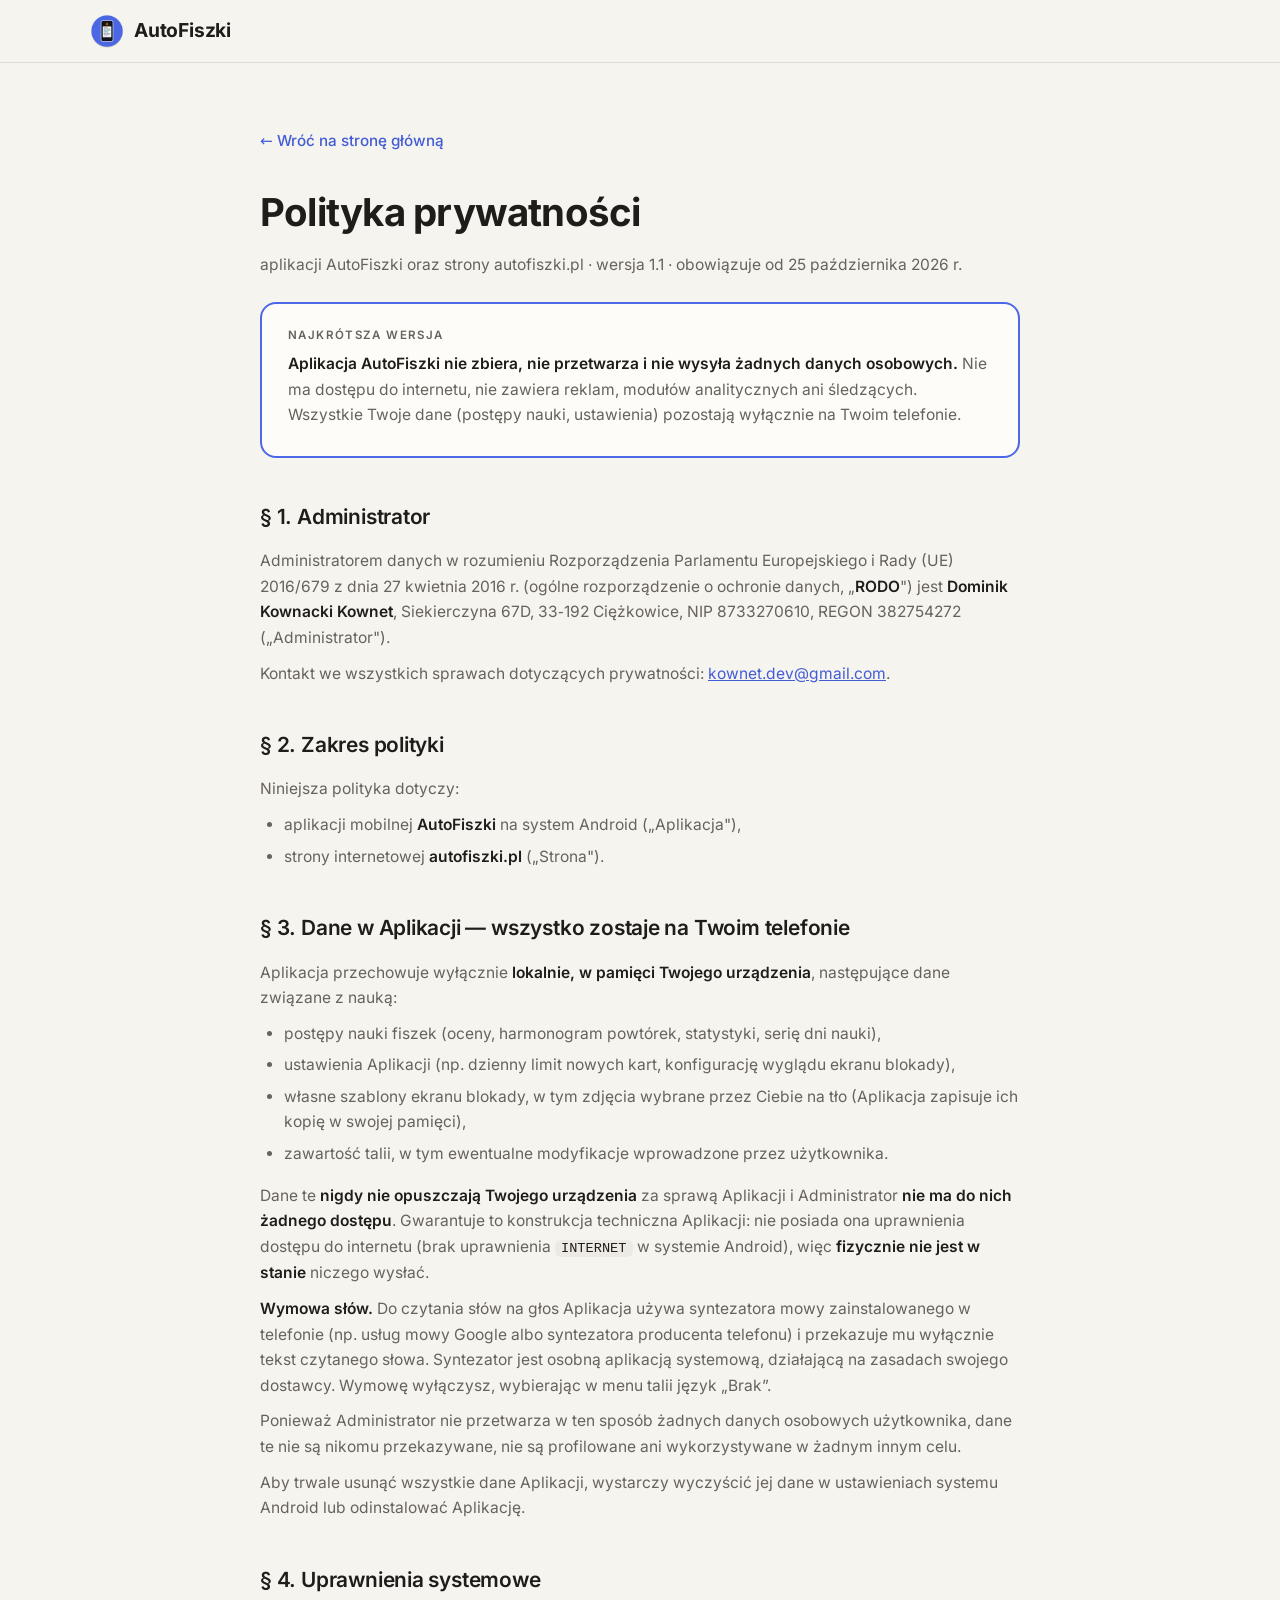
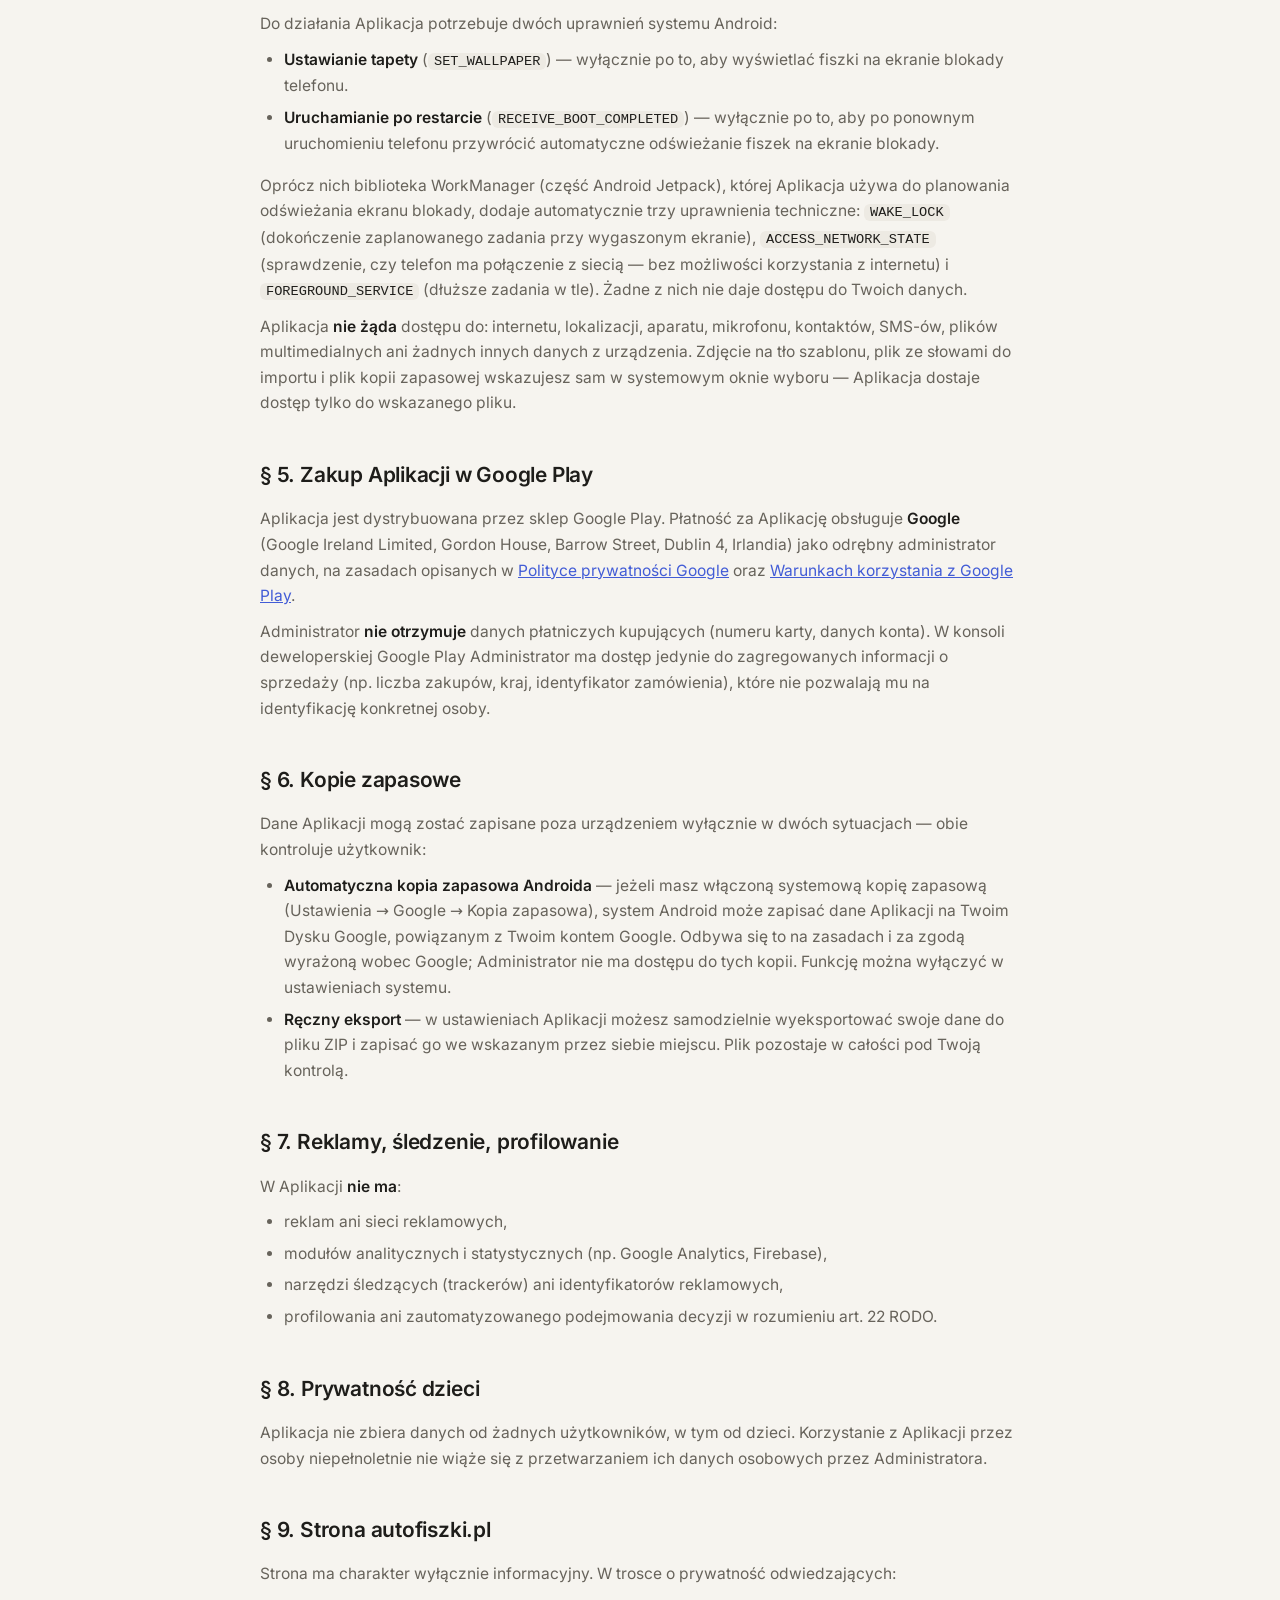
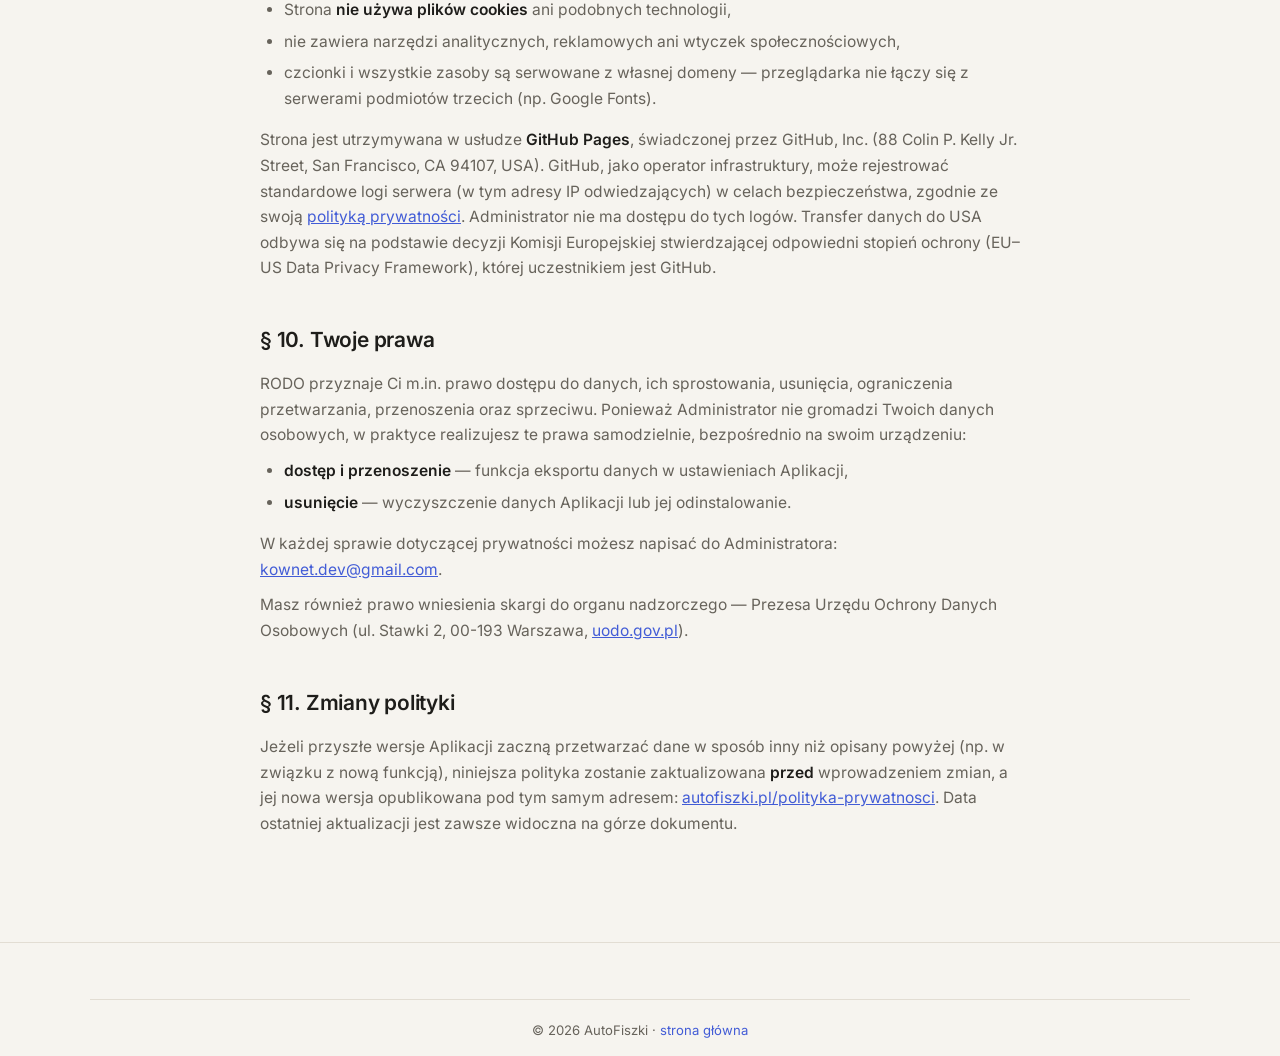
==== commit 8813e5c3: "Polityka prywatności 1.1: uprawnienia WorkManagera, zdjęcia w szablonach, wymowa Co-Authored-By: Cla" ====
--- a/polityka-prywatnosci/index.html
+++ b/polityka-prywatnosci/index.html
@@ -32,7 +32,7 @@
       <a href="../" class="back-link">← Wróć na stronę główną</a>
 
       <h1>Polityka prywatności</h1>
-      <p class="legal-meta">aplikacji AutoFiszki oraz strony autofiszki.pl · wersja 1.0 · obowiązuje od 12&nbsp;lipca&nbsp;2026&nbsp;r.</p>
+      <p class="legal-meta">aplikacji AutoFiszki oraz strony autofiszki.pl · wersja 1.1 · obowiązuje od 25&nbsp;października&nbsp;2026&nbsp;r.</p>
 
       <div class="tldr">
         <p>Najkrótsza wersja</p>
@@ -62,19 +62,25 @@
       <ul>
         <li>postępy nauki fiszek (oceny, harmonogram powtórek, statystyki, serię dni nauki),</li>
         <li>ustawienia Aplikacji (np. dzienny limit nowych kart, konfigurację wyglądu ekranu blokady),</li>
+        <li>własne szablony ekranu blokady, w tym zdjęcia wybrane przez Ciebie na tło
+            (Aplikacja zapisuje ich kopię w swojej pamięci),</li>
         <li>zawartość talii, w tym ewentualne modyfikacje wprowadzone przez użytkownika.</li>
       </ul>
       <p>Dane te <strong>nigdy nie opuszczają Twojego urządzenia</strong> za sprawą Aplikacji i Administrator
          <strong>nie ma do nich żadnego dostępu</strong>. Gwarantuje to konstrukcja techniczna Aplikacji:
          nie posiada ona uprawnienia dostępu do internetu (brak uprawnienia
          <code>INTERNET</code> w systemie Android), więc <strong>fizycznie nie jest w stanie</strong> niczego wysłać.</p>
+      <p><strong>Wymowa słów.</strong> Do czytania słów na głos Aplikacja używa syntezatora mowy
+         zainstalowanego w telefonie (np. usług mowy Google albo syntezatora producenta telefonu)
+         i przekazuje mu wyłącznie tekst czytanego słowa. Syntezator jest osobną aplikacją systemową,
+         działającą na zasadach swojego dostawcy. Wymowę wyłączysz, wybierając w menu talii język „Brak”.</p>
       <p>Ponieważ Administrator nie przetwarza w ten sposób żadnych danych osobowych użytkownika,
          dane te nie są nikomu przekazywane, nie są profilowane ani wykorzystywane w żadnym innym celu.</p>
       <p>Aby trwale usunąć wszystkie dane Aplikacji, wystarczy wyczyścić jej dane w ustawieniach
          systemu Android lub odinstalować Aplikację.</p>
 
       <h2>§ 4. Uprawnienia systemowe</h2>
-      <p>Aplikacja korzysta z dwóch uprawnień systemu Android:</p>
+      <p>Do działania Aplikacja potrzebuje dwóch uprawnień systemu Android:</p>
       <ul>
         <li><strong>Ustawianie tapety</strong> (<code>SET_WALLPAPER</code>) — wyłącznie po to,
             aby wyświetlać fiszki na ekranie blokady telefonu.</li>
@@ -82,8 +88,16 @@
             wyłącznie po to, aby po ponownym uruchomieniu telefonu przywrócić automatyczne
             odświeżanie fiszek na ekranie blokady.</li>
       </ul>
+      <p>Oprócz nich biblioteka WorkManager (część Android Jetpack), której Aplikacja używa do planowania
+         odświeżania ekranu blokady, dodaje automatycznie trzy uprawnienia techniczne:
+         <code>WAKE_LOCK</code> (dokończenie zaplanowanego zadania przy wygaszonym ekranie),
+         <code>ACCESS_NETWORK_STATE</code> (sprawdzenie, czy telefon ma połączenie z siecią — bez możliwości
+         korzystania z internetu) i <code>FOREGROUND_SERVICE</code> (dłuższe zadania w tle).
+         Żadne z nich nie daje dostępu do Twoich danych.</p>
       <p>Aplikacja <strong>nie żąda</strong> dostępu do: internetu, lokalizacji, aparatu, mikrofonu,
-         kontaktów, SMS-ów, plików multimedialnych ani żadnych innych danych z urządzenia.</p>
+         kontaktów, SMS-ów, plików multimedialnych ani żadnych innych danych z urządzenia.
+         Zdjęcie na tło szablonu, plik ze słowami do importu i plik kopii zapasowej wskazujesz sam
+         w systemowym oknie wyboru — Aplikacja dostaje dostęp tylko do wskazanego pliku.</p>
 
       <h2>§ 5. Zakup Aplikacji w Google Play</h2>
       <p>Aplikacja jest dystrybuowana przez sklep Google Play. Płatność za Aplikację obsługuje
--- a/css/style.css
+++ b/css/style.css
@@ -1,6 +1,7 @@
 /* ===== AutoFiszki — landing page =====
    Ten sam język co aplikacja: papier i tusz, jeden akcent w kolorze tła ikony,
-   karty z cienką linią zamiast cieni i gradientów, dużo powietrza. */
+   karty z cienką linią zamiast cieni i gradientów, dużo powietrza. Układ asymetryczny:
+   nagłówki od lewej, zrzuty na przemian z lewej i prawej. */
 
 /* Font Inter hostowany lokalnie (bez zapytań do serwerów Google — RODO) */
 @font-face {
@@ -241,72 +242,68 @@
   border-radius: 2px;
 }
 
-/* ===== Hero ===== */
-.hero { padding: 96px 0 88px; }
-
-.hero-grid {
-  display: grid;
-  grid-template-columns: 1.15fr 0.85fr;
-  align-items: center;
-  gap: 64px;
-}
-
-/* Mały, rozstrzelony podpis — jak „AKTYWNA TALIA" w aplikacji */
-.hero-eyebrow,
-.section-eyebrow {
+/* ===== Podpis sekcji: mały, rozstrzelony — jak „AKTYWNA TALIA" w aplikacji ===== */
+.label {
   font-size: 0.75rem;
   font-weight: 600;
   text-transform: uppercase;
   letter-spacing: 0.14em;
   color: var(--text-dim);
-}
-
-.hero-eyebrow { margin-bottom: 22px; }
+  margin-bottom: 16px;
+}
+
+/* ===== Góra strony ===== */
+.hero { padding: 88px 0 96px; }
+
+.hero-grid {
+  display: grid;
+  grid-template-columns: 1.2fr 0.8fr;
+  align-items: center;
+  gap: 64px;
+}
+
+.hero .label { margin-bottom: 22px; }
 
 .hero h1 {
-  font-size: clamp(2.2rem, 4.4vw, 3.3rem);
+  font-size: clamp(2.2rem, 4.6vw, 3.5rem);
   font-weight: 700;
-  line-height: 1.14;
-  letter-spacing: -0.025em;
-  margin-bottom: 22px;
+  line-height: 1.12;
+  letter-spacing: -0.028em;
+  margin-bottom: 24px;
   text-wrap: balance;
 }
 
 .hero-sub {
-  font-size: 1.12rem;
-  color: var(--text-dim);
-  max-width: 34rem;
-  margin-bottom: 28px;
+  font-size: 1.15rem;
+  color: var(--text-dim);
+  max-width: 32rem;
+  margin-bottom: 36px;
   text-wrap: pretty;
 }
 
 .hero-sub strong { color: var(--text); font-weight: 600; }
-
-.hero-badges {
-  display: flex;
-  flex-wrap: wrap;
-  gap: 8px;
-  margin-bottom: 32px;
-}
-
-.badge {
-  display: inline-flex;
-  align-items: center;
-  gap: 8px;
-  font-size: 0.85rem;
-  font-weight: 500;
-  color: var(--text);
-  background: var(--surface);
-  border: 1px solid var(--line);
-  padding: 6px 12px;
-  border-radius: 8px;
-}
 
 .hero-cta {
   display: flex;
   flex-wrap: wrap;
   gap: 12px;
-  margin-bottom: 16px;
+  margin-bottom: 28px;
+}
+
+/* Najważniejsze fakty jednym cichym zdaniem zamiast rzędu plakietek */
+.hero-facts {
+  font-size: 0.95rem;
+  font-weight: 500;
+  color: var(--text);
+  margin-bottom: 4px;
+}
+
+.hero-facts span { white-space: nowrap; }
+
+.hero-facts span:not(:last-child)::after {
+  content: "·";
+  color: var(--line-strong);
+  padding: 0 2px 0 8px;
 }
 
 .hero-note {
@@ -314,19 +311,19 @@
   color: var(--text-dim);
 }
 
-/* ===== Telefon ze zrzutem ekranu: delikatnie się unosi ===== */
-.hero-phone {
+/* Telefon z tapetą na żywo: delikatnie się unosi */
+.hero-demo {
   display: flex;
-  justify-content: center;
+  flex-direction: column;
+  align-items: center;
 }
 
 .phone {
   width: 290px;
-  height: 615px;
   background: #121110;
-  border-radius: 42px;
+  border-radius: 44px;
   border: 1px solid var(--line-strong);
-  padding: 11px;
+  padding: 10px;
   animation: phone-float 6s ease-in-out infinite;
 }
 
@@ -335,57 +332,209 @@
   50% { transform: translateY(-14px) rotate(-0.5deg); }
 }
 
-.phone-shot {
+.phone .ls { border-radius: 34px; }
+
+/* Przymiarka wyglądu: pięć próbek tła pod telefonem */
+.tpl-picker {
+  display: flex;
+  gap: 12px;
+  margin-top: 36px;
+}
+
+.tpl-swatch {
+  width: 26px;
+  height: 42px;
+  border-radius: 7px;
+  border: 1px solid var(--line);
+  cursor: pointer;
+  transition: transform 0.15s ease;
+}
+
+.tpl-swatch:hover { transform: translateY(-2px); }
+
+.tpl-swatch[aria-pressed="true"] {
+  outline: 2px solid var(--accent-fill);
+  outline-offset: 3px;
+}
+
+.tpl-swatch[data-set-tpl="ivory"] { background: #faf7f2; }
+.tpl-swatch[data-set-tpl="midnight"] { background: linear-gradient(180deg, #1b2735, #0b1016); }
+.tpl-swatch[data-set-tpl="sunset"] { background: linear-gradient(180deg, #ff7e5f, #feb47b); }
+.tpl-swatch[data-set-tpl="washi"] { background: linear-gradient(135deg, #f3efe6 62%, #9c4a36 62% 70%, #f3efe6 70%); }
+.tpl-swatch[data-set-tpl="digital_rain"] {
+  background:
+    linear-gradient(180deg, transparent 8%, rgba(0, 255, 65, 0.9) 58%, transparent 60%) 30% 0 / 3px 100% no-repeat,
+    linear-gradient(180deg, transparent 30%, rgba(0, 255, 65, 0.9) 84%, transparent 86%) 70% 0 / 3px 100% no-repeat,
+    #020803;
+}
+
+.tpl-name {
+  margin-top: 14px;
+  font-size: 0.85rem;
+  color: var(--text-dim);
+}
+
+.tpl-name span { color: var(--text); font-weight: 500; }
+
+/* ===== Tapeta ekranu blokady =====
+   Odwzorowanie TemplateRenderer.kt: pozycje i rozmiary to ułamki szerokości/wysokości ekranu,
+   tekst zawija się na 78% szerokości, kotwica w pionie to środek bloku tekstu. */
+.ls {
+  --ls-font: Roboto, "Inter", system-ui, sans-serif;
+  --w-x: 0.5;  --w-y: 0.42; --w-s: 0.1;   --w-wt: 700; --w-st: normal; --w-al: center; --w-off: 39cqw;
+  --p-x: 0.5;  --p-y: 0.5;  --p-s: 0.055; --p-wt: 400; --p-st: italic; --p-al: center; --p-off: 39cqw;
+  --t-x: 0.5;  --t-y: 0.7;  --t-s: 0.075; --t-wt: 400; --t-st: normal; --t-al: center; --t-off: 39cqw;
+
+  position: relative;
+  display: block;
   width: 100%;
-  height: 100%;
-  object-fit: cover;
-  border-radius: 32px;
-}
-
-/* ===== Pasek liczb ===== */
-.stats-strip {
-  border-top: 1px solid var(--line);
-  border-bottom: 1px solid var(--line);
-  background: var(--bg-alt);
-  padding: 48px 0;
-}
-
-.stats-grid {
-  display: grid;
-  grid-template-columns: repeat(4, 1fr);
-  gap: 32px;
-  text-align: center;
-}
-
-.stat { position: relative; }
-
-.stat + .stat::before {
-  content: "";
+  aspect-ratio: 9 / 20;
+  container-type: size;
+  overflow: hidden;
+  background: var(--ls-bg);
+  font-family: var(--ls-font);
+  user-select: none;
+}
+
+.ls-mini {
+  border-radius: 16px;
+  border: 1px solid var(--line);
+}
+
+.ls-text {
   position: absolute;
-  left: -16px;
-  top: 50%;
+  inset: 0;
+  transition: opacity 0.35s ease;
+}
+
+.ls-text.is-swapping { opacity: 0; }
+
+.ls-word, .ls-ipa, .ls-tr {
+  position: absolute;
+  display: block;
+  width: 78cqw;
+  line-height: 1.1;
   transform: translateY(-50%);
-  width: 1px;
-  height: 52px;
-  background: var(--line);
-}
-
-.stat-value {
-  display: block;
-  font-size: 2.3rem;
-  font-weight: 700;
+  overflow-wrap: break-word;
+}
+
+.ls-word {
+  left: calc(var(--w-x) * 100cqw - var(--w-off));
+  top: calc(var(--w-y) * 100cqh);
+  font-size: calc(var(--w-s) * 100cqw);
+  font-weight: var(--w-wt);
+  font-style: var(--w-st);
+  text-align: var(--w-al);
+  color: var(--w-c);
+}
+
+.ls-ipa {
+  left: calc(var(--p-x) * 100cqw - var(--p-off));
+  top: calc(var(--p-y) * 100cqh);
+  font-size: calc(var(--p-s) * 100cqw);
+  font-weight: var(--p-wt);
+  font-style: var(--p-st);
+  text-align: var(--p-al);
+  color: var(--p-c);
+}
+
+.ls-tr {
+  left: calc(var(--t-x) * 100cqw - var(--t-off));
+  top: calc(var(--t-y) * 100cqh);
+  font-size: calc(var(--t-s) * 100cqw);
+  font-weight: var(--t-wt);
+  font-style: var(--t-st);
+  text-align: var(--t-al);
+  color: var(--t-c);
+}
+
+.ls-ipa[hidden] { display: none; }
+
+/* Zegar rysuje telefon, nie aplikacja — tu tylko dla wrażenia prawdziwego ekranu blokady */
+.ls-clock {
+  position: absolute;
+  inset: 0 0 auto;
+  height: 34cqh;
+  color: var(--ls-clock);
+  font-family: Roboto, "Inter", system-ui, sans-serif;
+  pointer-events: none;
+}
+
+.ls-lock, .ls-time, .ls-date {
+  position: absolute;
+  left: 50%;
+  transform: translate(-50%, -50%);
+  white-space: nowrap;
+}
+
+.ls-lock {
+  top: 8cqh;
+  width: 5.5cqw;
+  height: 5.5cqw;
+  fill: none;
+  stroke: currentColor;
+  stroke-width: 2;
+  stroke-linecap: round;
+  stroke-linejoin: round;
+}
+
+.ls-time {
+  top: 20cqh;
+  font-size: 17cqw;
+  font-weight: 400;
+  letter-spacing: -0.01em;
+  line-height: 1;
   font-variant-numeric: tabular-nums;
-  color: var(--text);
-  letter-spacing: -0.02em;
-}
-
-.stat-label {
-  font-size: 0.88rem;
-  color: var(--text-dim);
+}
+
+.ls-date {
+  top: 27.5cqh;
+  font-size: 3.8cqw;
+  opacity: 0.9;
+}
+
+/* Pięć wbudowanych szablonów (TemplatePresets.kt) */
+.ls[data-tpl="ivory"] {
+  --ls-bg: #faf7f2;
+  --ls-clock: rgba(30, 29, 26, 0.82);
+  --w-c: #1a1a1a; --p-c: #9a8f80; --t-c: #3d3a36;
+}
+
+.ls[data-tpl="midnight"] {
+  --ls-bg: linear-gradient(180deg, #1b2735, #0b1016);
+  --ls-clock: #fff;
+  --w-c: #f2f2f2; --p-c: #8fa3bf; --t-c: #e8c07d;
+}
+
+.ls[data-tpl="sunset"] {
+  --ls-bg: linear-gradient(180deg, #ff7e5f, #feb47b);
+  --ls-clock: #fff;
+  --w-c: #4a2c2a; --p-c: #6b3f38; --t-c: #4a2c2a;
+}
+
+/* Tusz i papier: słowo z lewej w dolnej połowie, tłumaczenie w przeciwnym rogu */
+.ls[data-tpl="washi"] {
+  --ls-bg: #f3efe6;
+  --ls-clock: rgba(35, 33, 30, 0.82);
+  --w-x: 0.12; --w-y: 0.5;  --w-s: 0.09;  --w-wt: 400; --w-al: left;  --w-off: 0cqw;  --w-c: #23211e;
+  --p-x: 0.12; --p-y: 0.57; --p-s: 0.045; --p-st: normal; --p-al: left;  --p-off: 0cqw;  --p-c: #8a8277;
+  --t-x: 0.88; --t-y: 0.74; --t-s: 0.06;  --t-al: right; --t-off: 78cqw; --t-c: #9c4a36;
+}
+
+/* Cyfrowy deszcz: spadający zielony kod jak w DigitalRainDecoration.kt. Obraz generuje
+   GlanceCard/tools/build_digital_rain_svg.py z tego samego ziarna co aplikacja. */
+.ls[data-tpl="digital_rain"] {
+  --ls-font: ui-monospace, "Cascadia Mono", Consolas, "Roboto Mono", monospace;
+  --ls-clock: #fff;
+  --w-c: #00ff41;
+  --p-s: 0.05; --p-c: #6fcf87;
+  --t-y: 0.62; --t-s: 0.065; --t-c: #d9ffe0;
+  background: url("../img/cyfrowy-deszcz.svg") center / 100% 100% no-repeat, #020803;
 }
 
 /* ===== Sekcje ===== */
-.section { padding: 112px 0; }
+.section { padding: 120px 0; }
+.section-tight { padding: 88px 0; }
 
 .section-alt {
   background: var(--bg-alt);
@@ -393,202 +542,251 @@
   border-bottom: 1px solid var(--line);
 }
 
-.section-eyebrow {
-  text-align: center;
-  margin-bottom: 14px;
-}
-
 .section-title {
-  font-size: clamp(1.7rem, 3vw, 2.3rem);
+  font-size: clamp(1.75rem, 3.2vw, 2.5rem);
   font-weight: 700;
-  letter-spacing: -0.02em;
-  text-align: center;
-  margin-bottom: 14px;
+  line-height: 1.18;
+  letter-spacing: -0.022em;
+  max-width: 40rem;
+  margin-bottom: 56px;
   text-wrap: balance;
 }
 
 .section-sub {
-  text-align: center;
   color: var(--text-dim);
   font-size: 1.06rem;
-  max-width: 40rem;
-  margin: 0 auto 56px;
+  max-width: 38rem;
+  margin: -36px 0 48px;
   text-wrap: pretty;
 }
 
-/* ===== Karty: kartka z cienką linią (jak PaperCard w aplikacji) ===== */
-.step, .feature, .deck {
+/* ===== Jeden dzień: pięć ekranów blokady ===== */
+.day {
+  list-style: none;
+  display: grid;
+  grid-template-columns: repeat(5, 1fr);
+  gap: 22px;
+  margin-bottom: 72px;
+}
+
+/* Lekki schodek: każdy kolejny ekran trochę niżej, jak upływ dnia */
+.day-item:nth-child(2) { margin-top: 18px; }
+.day-item:nth-child(3) { margin-top: 36px; }
+.day-item:nth-child(4) { margin-top: 18px; }
+
+.day-caption {
+  margin-top: 14px;
+  font-size: 0.88rem;
+  color: var(--text-dim);
+}
+
+.day-caption span {
+  color: var(--text);
+  font-weight: 600;
+  font-variant-numeric: tabular-nums;
+  margin-right: 6px;
+}
+
+/* ===== Krótkie notki: ikona, tytuł, jedno zdanie, linia nad spodem ===== */
+.notes {
+  display: grid;
+  grid-template-columns: repeat(3, 1fr);
+  gap: 40px;
+}
+
+.extras {
+  display: grid;
+  grid-template-columns: repeat(4, 1fr);
+  gap: 36px;
+}
+
+.note, .extra {
+  border-top: 1px solid var(--line-strong);
+  padding-top: 22px;
+}
+
+.note .icon, .extra .icon { margin-bottom: 16px; }
+
+.note h3, .extra h3 { font-size: 1.02rem; font-weight: 600; margin-bottom: 6px; }
+
+.note p, .extra p { color: var(--text-dim); font-size: 0.93rem; text-wrap: pretty; }
+
+/* ===== Sceny: zrzut aplikacji + krótki opis ===== */
+.scene {
+  display: grid;
+  grid-template-columns: 300px minmax(0, 1fr);
+  gap: clamp(48px, 9vw, 120px);
+  align-items: center;
+}
+
+.scene-flip { grid-template-columns: minmax(0, 1fr) 300px; }
+.scene-flip .shot { order: 2; }
+
+.scene-sub { margin-top: 112px; }
+
+.shot img {
+  width: 100%;
+  height: auto;
+  border-radius: 28px;
+  border: 1px solid var(--line);
+  background: var(--surface);
+}
+
+.scene-copy { max-width: 30rem; }
+
+.scene-title {
+  font-size: clamp(1.75rem, 3.2vw, 2.5rem);
+  font-weight: 700;
+  line-height: 1.18;
+  letter-spacing: -0.022em;
+  margin-bottom: 18px;
+  text-wrap: balance;
+}
+
+.scene-lead {
+  color: var(--text-dim);
+  font-size: 1.08rem;
+  margin-bottom: 32px;
+  text-wrap: pretty;
+}
+
+.scene-lead strong { color: var(--text); font-weight: 600; }
+
+.facts { list-style: none; }
+
+.facts li {
+  display: flex;
+  align-items: center;
+  gap: 16px;
+  padding: 14px 0;
+  border-top: 1px solid var(--line);
+  font-size: 0.98rem;
+}
+
+.facts li:last-child { border-bottom: 1px solid var(--line); }
+
+/* ===== Szablony: rząd pięciu miniatur jak siatka w aplikacji ===== */
+.tpl-row {
+  display: grid;
+  grid-template-columns: repeat(5, 1fr);
+  gap: 20px;
+}
+
+.tpl-card {
+  display: block;
+  background: none;
+  border: none;
+  font: inherit;
+  color: inherit;
+  text-align: left;
+  cursor: pointer;
+}
+
+.tpl-card .ls-mini { transition: border-color 0.15s ease; }
+
+.tpl-card:hover .ls-mini { border-color: var(--line-strong); }
+
+/* Wybrany: ramka w kolorze logo, jak wybrany szablon w aplikacji */
+.tpl-card[aria-pressed="true"] .ls-mini {
+  border-color: var(--accent-fill);
+  box-shadow: 0 0 0 1px var(--accent-fill);
+}
+
+.tpl-card-name {
+  display: block;
+  margin-top: 12px;
+  font-size: 0.92rem;
+  color: var(--text-dim);
+}
+
+.tpl-card[aria-pressed="true"] .tpl-card-name { color: var(--text); font-weight: 600; }
+
+/* ===== Talie: każda w osobnej karcie, jak ekran talii w aplikacji ===== */
+.decks {
+  list-style: none;
+  display: grid;
+  grid-template-columns: repeat(2, 1fr);
+  gap: 12px;
+}
+
+.deck {
+  display: flex;
+  align-items: center;
+  justify-content: space-between;
+  gap: 20px;
+  padding: 18px 24px;
   background: var(--surface);
   border: 1px solid var(--line);
   border-radius: var(--radius);
-  transition: border-color 0.2s ease;
-}
-
-.step:hover, .feature:hover, .deck:hover { border-color: var(--line-strong); }
-
-/* ===== Kroki ===== */
-.steps {
-  display: grid;
-  grid-template-columns: repeat(3, 1fr);
-  gap: 20px;
-}
-
-.step { padding: 32px 28px; }
-
-.step-num {
-  width: 40px;
-  height: 40px;
-  display: flex;
-  align-items: center;
-  justify-content: center;
-  font-family: var(--font-serif);
-  font-size: 1.15rem;
-  color: var(--text);
-  border: 1px solid var(--line-strong);
-  border-radius: 50%;
-  margin-bottom: 20px;
-}
-
-.step h3 { font-size: 1.12rem; font-weight: 600; margin-bottom: 10px; }
-
-.step p { color: var(--text-dim); font-size: 0.95rem; }
-
-.step strong, .step em { color: var(--text); }
-
-/* ===== Funkcje ===== */
-.features {
-  display: grid;
-  grid-template-columns: repeat(3, 1fr);
-  gap: 20px;
-}
-
-.feature { padding: 30px 26px; }
-
-/* Sama ikona, bez kolorowego tła pod nią */
-.feature-icon {
-  color: var(--text);
-  margin-bottom: 18px;
-}
-
-.feature-icon .icon { width: 26px; height: 26px; }
-
-.feature h3 { font-size: 1.08rem; font-weight: 600; margin-bottom: 8px; }
-
-.feature p { color: var(--text-dim); font-size: 0.93rem; }
-
-/* ===== Talie ===== */
-.decks {
-  display: grid;
-  grid-template-columns: repeat(2, 1fr);
-  gap: 20px;
-}
-
-.deck { padding: 30px 28px; }
-
-.deck-tag {
-  width: 44px;
-  height: 44px;
-  display: flex;
-  align-items: center;
-  justify-content: center;
-  font-family: var(--font-serif);
-  font-size: 1.05rem;
-  color: var(--text);
-  border: 1px solid var(--line);
-  border-radius: var(--radius-sm);
-  margin-bottom: 18px;
-}
-
-.deck h3 { font-size: 1.15rem; font-weight: 600; margin-bottom: 8px; }
-
-.deck p { color: var(--text-dim); font-size: 0.95rem; }
-
-.deck strong { color: var(--text); font-weight: 600; }
+}
+
+.deck-name { font-weight: 600; font-size: 1.02rem; }
+
+.deck-name small {
+  display: block;
+  font-size: 0.85rem;
+  font-weight: 400;
+  color: var(--text-dim);
+}
+
+.deck-count {
+  color: var(--text-dim);
+  white-space: nowrap;
+  font-variant-numeric: tabular-nums;
+}
 
 /* ===== Cennik ===== */
 .pricing {
   display: grid;
-  grid-template-columns: 0.9fr 1.1fr;
-  gap: 48px;
-  align-items: start;
+  grid-template-columns: 1.15fr 0.85fr;
+  gap: clamp(48px, 8vw, 104px);
+  align-items: center;
 }
 
 /* Jedyna wyróżniona kartka na stronie: obwódka w kolorze logo, jak aktywna talia */
 .pricing-card {
-  position: relative;
   background: var(--surface);
   border: 2px solid var(--accent-fill);
   border-radius: 20px;
-  padding: 44px 34px 34px;
-  text-align: center;
-}
-
-.pricing-badge {
-  position: absolute;
-  top: -12px;
-  left: 50%;
-  transform: translateX(-50%);
-  background: var(--surface);
-  border: 1px solid var(--line);
-  color: var(--text-dim);
-  font-size: 0.72rem;
-  font-weight: 600;
-  text-transform: uppercase;
-  letter-spacing: 0.12em;
-  padding: 3px 12px;
-  border-radius: 8px;
-  white-space: nowrap;
+  padding: 40px 34px 32px;
 }
 
 .pricing-price {
-  font-size: 3rem;
+  font-size: 3.2rem;
   font-weight: 700;
+  line-height: 1.1;
   letter-spacing: -0.03em;
   font-variant-numeric: tabular-nums;
-  color: var(--text);
 }
 
 .pricing-period {
   color: var(--text-dim);
-  margin-bottom: 28px;
+  margin: 6px 0 28px;
 }
 
 .pricing-list {
   list-style: none;
-  text-align: left;
   margin-bottom: 30px;
   display: flex;
   flex-direction: column;
   gap: 11px;
-  font-size: 0.95rem;
+  font-size: 0.97rem;
 }
 
 .pricing-list li {
   display: flex;
-  align-items: flex-start;
+  align-items: center;
   gap: 11px;
 }
-
-.pricing-list .icon-check { margin-top: 4px; }
 
 .pricing-note {
   margin-top: 16px;
   font-size: 0.85rem;
   color: var(--text-dim);
-}
-
-.pricing-compare h3 { font-size: 1.25rem; font-weight: 600; margin-bottom: 14px; }
-
-.pricing-compare > p {
-  color: var(--text-dim);
-  margin-bottom: 14px;
-  text-wrap: pretty;
-}
-
-.pricing-compare strong { color: var(--text); font-weight: 600; }
+  text-align: center;
+}
 
 .compare-table {
-  margin-top: 26px;
   background: var(--surface);
   border: 1px solid var(--line);
   border-radius: var(--radius);
@@ -665,9 +863,9 @@
   font-size: 0.95rem;
 }
 
-/* ===== CTA końcowe ===== */
+/* ===== Koniec strony: jedno zdanie, cicho ===== */
 .final-cta {
-  padding: 120px 0;
+  padding: 128px 0;
   text-align: center;
   background: var(--bg-alt);
   border-top: 1px solid var(--line);
@@ -825,18 +1023,46 @@
   html { scroll-behavior: auto; }
   .reveal { opacity: 1; transform: none; transition: none; }
   .phone { animation: none; }
+  .ls-text { transition: none; }
 }
 
 /* ===== Responsywność ===== */
 @media (max-width: 960px) {
-  .hero-grid { grid-template-columns: 1fr; gap: 56px; text-align: center; }
-  .hero-copy { display: flex; flex-direction: column; align-items: center; }
-  .hero-sub { margin-left: auto; margin-right: auto; }
-  .hero-badges, .hero-cta { justify-content: center; }
-  .stats-grid { grid-template-columns: repeat(2, 1fr); }
-  .stat:nth-child(3)::before { display: none; }
-  .steps, .features { grid-template-columns: 1fr; }
-  .decks { grid-template-columns: 1fr; }
+  .hero { padding: 56px 0 72px; }
+  .hero-grid { grid-template-columns: 1fr; gap: 56px; }
+
+  /* Przewijane w bok rzędy: ekrany dnia i miniatury szablonów */
+  .day, .tpl-row {
+    display: flex;
+    overflow-x: auto;
+    scroll-snap-type: x mandatory;
+    scrollbar-width: none;
+    margin-right: -4.5vw;
+    padding-right: 4.5vw;
+    padding-bottom: 6px;
+  }
+
+  .day::-webkit-scrollbar, .tpl-row::-webkit-scrollbar { display: none; }
+
+  .day-item, .tpl-card {
+    flex: 0 0 150px;
+    scroll-snap-align: start;
+  }
+
+  .day-item:nth-child(n) { margin-top: 0; }
+
+  .day { margin-bottom: 56px; }
+
+  .notes { grid-template-columns: 1fr; gap: 28px; }
+  .extras { grid-template-columns: repeat(2, 1fr); }
+
+  /* Na wąskim ekranie najpierw podpis i nagłówek, potem zrzut, który opisują */
+  .scene, .scene-flip { grid-template-columns: 1fr; gap: 44px; }
+  .scene .shot { order: 2; }
+  .shot { width: min(270px, 78%); margin: 0 auto; }
+  .scene-copy { max-width: none; }
+  .scene-sub { margin-top: 88px; }
+
   .pricing { grid-template-columns: 1fr; }
   .footer-grid { grid-template-columns: 1fr; gap: 28px; }
 }
@@ -864,15 +1090,29 @@
 
   .nav-links .btn { justify-content: center; margin-top: 6px; }
 
-  .hero { padding: 64px 0 64px; }
-
-  .section { padding: 72px 0; }
-
-  .final-cta { padding: 80px 0; }
-
-  .stats-grid { gap: 24px; }
-
-  .stat + .stat::before { display: none; }
-
-  .phone { width: 260px; height: 552px; }
-}
+  .hero-cta .btn { width: 100%; }
+
+  .section { padding: 80px 0; }
+  .section-tight { padding: 64px 0; }
+  .section-title { margin-bottom: 40px; }
+  .section-sub { margin: -24px 0 36px; }
+
+  .final-cta { padding: 88px 0; }
+
+  .phone { width: 260px; }
+
+  .decks { grid-template-columns: 1fr; }
+  .deck { padding: 16px 20px; }
+}
+
+@media (max-width: 520px) {
+  .extras { grid-template-columns: 1fr; gap: 28px; }
+  .pricing-card { padding: 32px 24px 26px; }
+  .compare-row {
+    grid-template-columns: 1.3fr 1fr 1fr;
+    column-gap: 10px;
+    padding: 12px 14px;
+    font-size: 0.86rem;
+  }
+  .compare-head { font-size: 0.66rem; letter-spacing: 0.06em; }
+}
